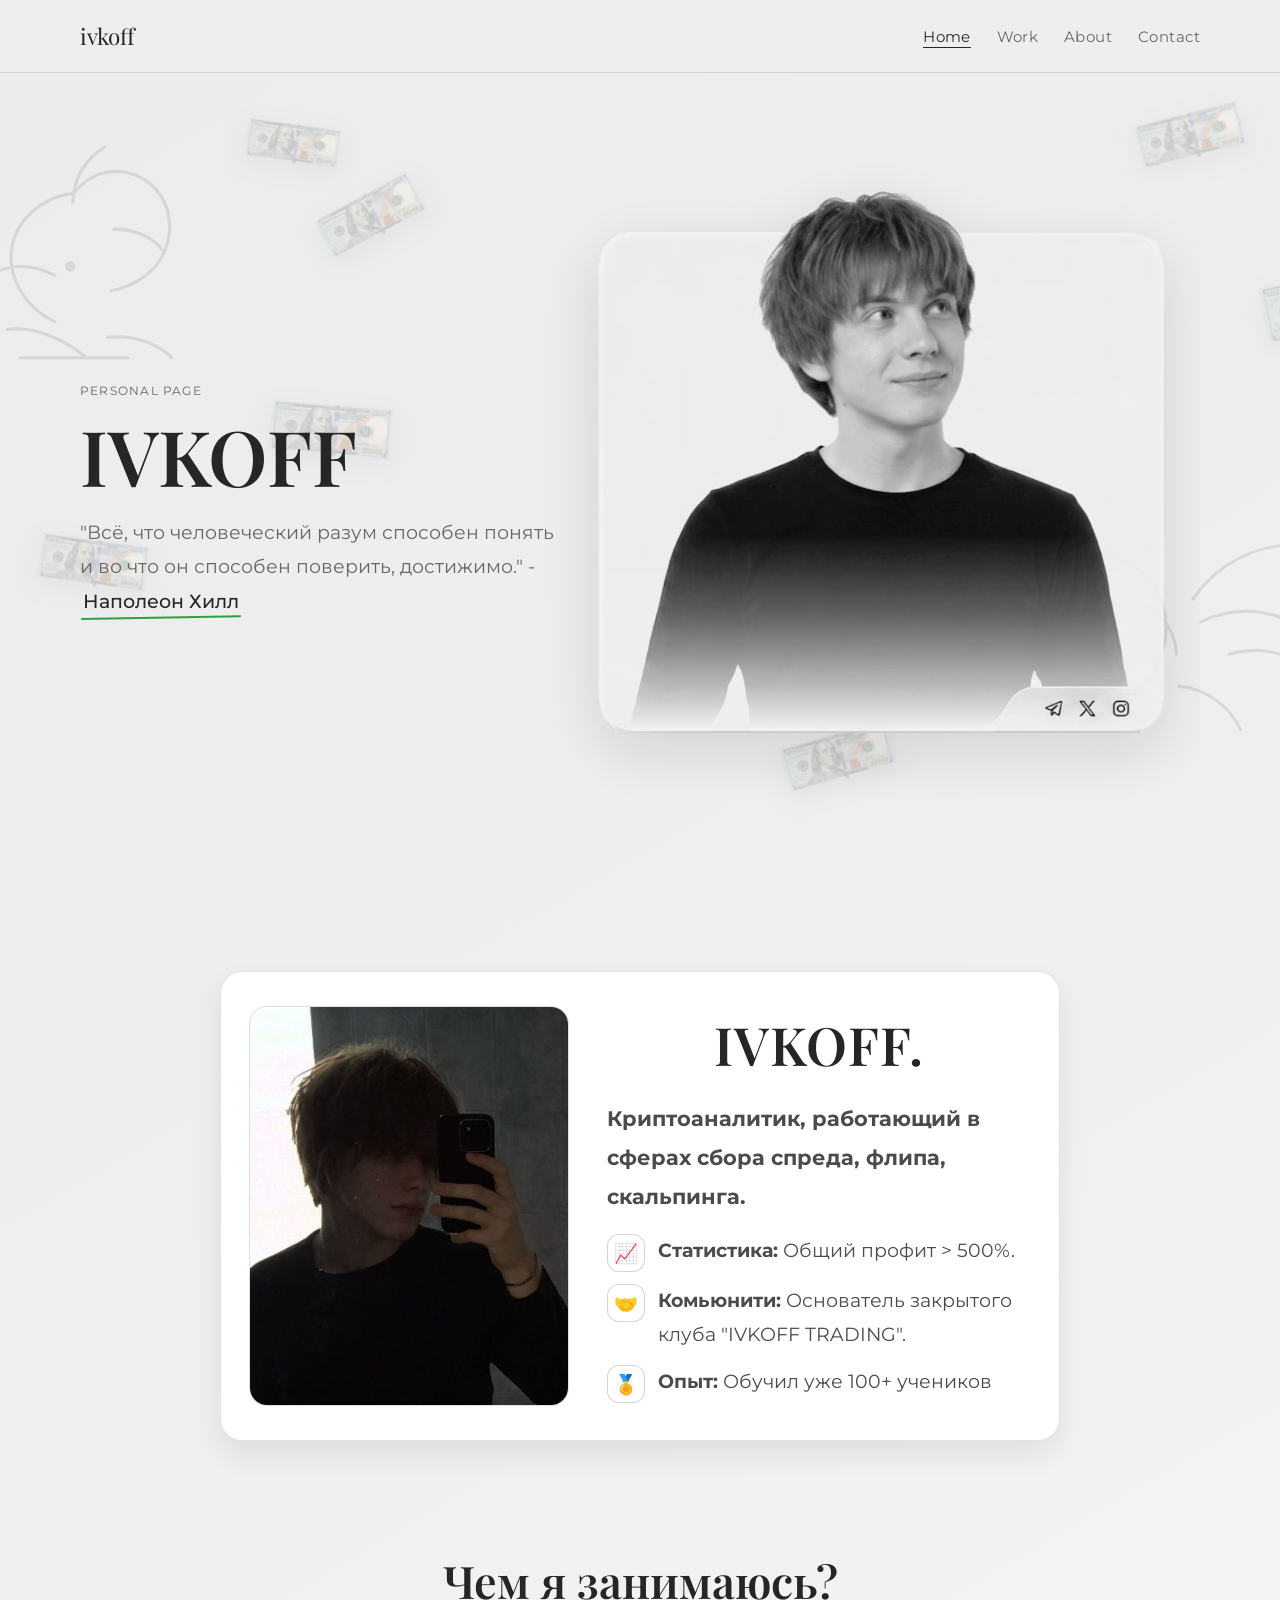
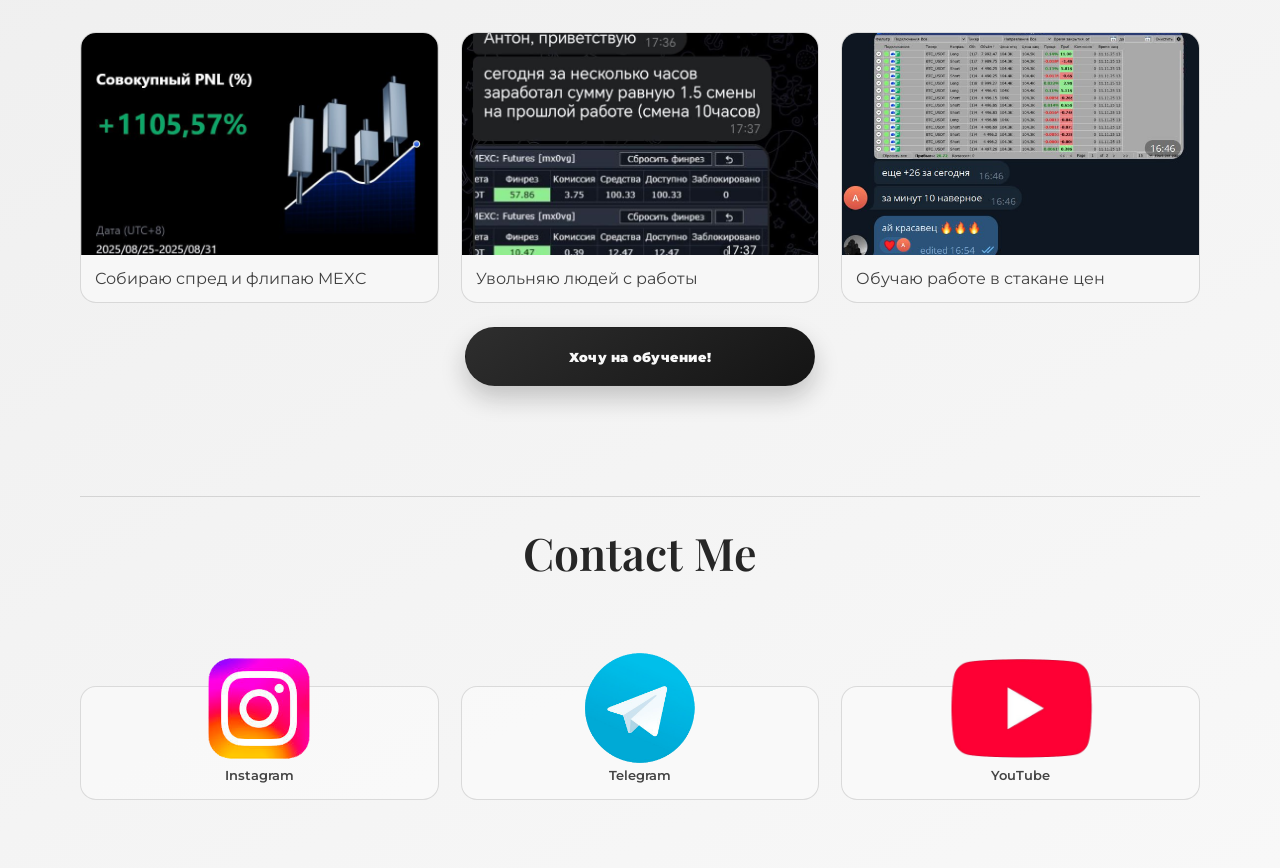
==== index.html @ c2b95b34 "Add files via upload" ====
<!DOCTYPE html>
<html lang="ru">
<head>
  <meta charset="UTF-8">
  <meta name="viewport" content="width=device-width, initial-scale=1.0">
  <title>ivkoff</title>
  <meta name="description" content="WHOAMI">
  <link rel="preconnect" href="https://fonts.googleapis.com">
  <link rel="preconnect" href="https://fonts.gstatic.com" crossorigin>
  <link href="https://fonts.googleapis.com/css2?family=Playfair+Display:wght@500;600;700&family=Montserrat:wght@300;400;500;600&display=swap" rel="stylesheet">
  <link rel="stylesheet" href="styles.css?v=2">
  <link rel="icon" type="image/jpeg" href="ava.png">
</head>
<body>
  <div class="bg-engraving engraving-left" aria-hidden="true"></div>
  <div class="bg-engraving engraving-right" aria-hidden="true"></div>
  <div class="money-rain" aria-hidden="true"></div>

  <header class="topbar">
    <div class="wrap">
      <a class="brand" href="#home">ivkoff</a>
      <nav class="menu">
        <a href="#home">Home</a>
        <a href="#work">Work</a>
        <a href="#about">About</a>
        <a href="#contact">Contact</a>
      </nav>
    </div>
  </header>

  <main class="page">
    <section id="home" class="hero reveal">
      <div class="hero__mobile-photo-wrap" aria-hidden="true">
        <img class="hero__mobile-photo hero__mobile-photo--open" src="hero-photo2.png" alt="Фото профиля">
        <img class="hero__mobile-photo hero__mobile-photo--closed" src="morgnul.png" alt="">
      </div>
      <p class="hero__kicker">Personal page</p>
      <h1 class="hero__title">IVKOFF</h1>
      <p class="hero__subtitle">"Всё, что человеческий разум способен понять и во что он способен поверить, достижимо." - <span class="quote-author">Наполеон Хилл</span></p>
    </section>

    <section id="about" class="about-card reveal delay-1">
      <div class="about-card__photo-wrap">
        <img
          class="about-card__photo"
          src="ya.jpg"
          alt="Фото IVKOFF"
        >
      </div>
      <article class="about-card__text about-card__text--profile">
        <h2>IVKOFF.</h2>
        <p class="about-card__lead">
          Криптоаналитик, работающий в сферах сбора спреда, флипа, скальпинга.
        </p>

        <ul class="about-card__facts">
          <li>
            <span class="about-card__icon" aria-hidden="true">📈</span>
            <p><strong>Статистика:</strong> Общий профит &gt; 500%.</p>
          </li>
          <li>
            <span class="about-card__icon" aria-hidden="true">🤝</span>
            <p><strong>Комьюнити:</strong> Основатель закрытого клуба "IVKOFF TRADING".</p>
          </li>
          <li>
            <span class="about-card__icon" aria-hidden="true">🏅</span>
            <p><strong>Опыт: </strong>Обучил уже 100+ учеников</p>
          </li>
        </ul>
      </article>
    </section>



    <section id="work" class="featured reveal delay-1">
      <h2 class="what">Чем я занимаюсь?</h2>
      <div class="featured__grid">
        <article class="work-card">
          <img src="pnl.jpg" alt="Работа 1">
          <p>Собираю спред и флипаю MEXC</p>
        </article>
        <article class="work-card">
          <img src="uvol.jpg" alt="Работа 2">
          <p>Увольняю людей с работы</p>
        </article>
        <article class="work-card">
          <img src="obuch.jpg" alt="Работа 3">
          <p>Обучаю работе в стакане цен</p>
        </article>
      </div>
      <div class="featured__cta">
        <a class="btn-primary" href="education.html">Хочу на обучение!</a>
      </div>
    </section>



    <section id="contact" class="contact reveal delay-2">
      <h2>Contact Me</h2>
    </section>
  </main>

  <footer class="socials reveal delay-2">
    <a class="social social--instagram" href="https://www.instagram.com/ivkofff?igsh=MWhxNTc3aG1qY3Yybw==" target="_blank" rel="noopener noreferrer" aria-label="Instagram">
      <img src="inst.png" alt="Instagram">
      <span>Instagram</span>
    </a>

    <a class="social social--telegram" href="https://t.me/fxiax" target="_blank" rel="noopener noreferrer" aria-label="Telegram">
      <img src="telegram.png" alt="Telegram">
      <span>Telegram</span>
    </a>

    <a class="social social--youtube" href="https://www.youtube.com/@xauog" target="_blank" rel="noopener noreferrer" aria-label="YouTube">
      <img src="youtube.png" alt="YouTube">
      <span>YouTube</span>
    </a>
  </footer>

  <script src="script.js"></script>
</body>
</html>
---- styles.css ----
:root {
  --bg: #efefef;
  --bg-soft: #f7f7f7;
  --ink: #262626;
  --muted: #676767;
  --line: rgba(30, 30, 30, 0.14);
  --hero-photo: url("hero-photo2.png");
  --hero-photo-blink: url("morgnul.png");
  --hero-photo-shadow: drop-shadow(0 18px 30px rgba(32, 32, 32, 0.14));
}

a {
  font-size: small;
  display: block;
  text-align: center;
  color: #000;
}
b {
  display: block;
  margin-top: auto;
  margin-bottom: 0;
}

.about-card__text b {
  margin-top: 15px;
}

.bbb b{
  display: block;
  margin-top: 30px;
  margin-bottom: 0;
}

* {
  box-sizing: border-box;
}

html {
  scroll-behavior: smooth;
  width: 100%;
  max-width: 100%;
  overflow-x: clip;
}

body {
  margin: 0;
  font-family: "Montserrat", sans-serif;
  color: var(--ink);
  background: linear-gradient(150deg, #ececec, var(--bg) 46%, #f8f8f8);
  width: 100%;
  max-width: 100%;
  overflow-x: clip;
  overscroll-behavior-x: none;
}

.wrap,
.page,
.socials {
  width: min(1120px, 92%);
  margin-inline: auto;
  position: relative;
  z-index: 2;
}

.topbar {
  position: sticky;
  top: 0;
  z-index: 20;
  backdrop-filter: blur(8px);
  background: rgba(239, 239, 239, 0.78);
  border-bottom: 1px solid var(--line);
}

.wrap {
  display: flex;
  justify-content: space-between;
  align-items: center;
  min-height: 72px;
}

.brand {
  text-decoration: none;
  color: var(--ink);
  font-family: "Playfair Display", serif;
  font-size: 1.4rem;
}

.menu {
  display: flex;
  gap: clamp(10px, 2vw, 26px);
}

.menu a {
  text-decoration: none;
  color: var(--muted);
  font-size: 0.95rem;
  letter-spacing: 0.03em;
  transition: color 0.3s ease;
}

.menu a:hover {
  color: var(--ink);
}

.menu a.is-active {
  color: var(--ink);
  text-decoration: underline;
  text-underline-offset: 5px;
}

.page {
  padding: 68px 0 38px;
  overflow-x: clip;
}

.hero {
  min-height: 80vh;
  display: grid;
  align-content: center;
  max-width: 100%;
  position: relative;
  isolation: isolate;
  overflow-x: clip;
  padding-right: clamp(380px, 50vw, 690px);
  --hero-open-opacity: 0.95;
  --hero-closed-opacity: 0;
}

.hero > * {
  max-inline-size: 100%;
  min-width: 0;
}

.hero::before {
  content: "";
  position: absolute;
  top: clamp(12px, 3vh, 34px);
  right: clamp(0px, 1.5vw, 18px);
  width: clamp(400px, 46vw, 620px);
  aspect-ratio: 1 / 1;
  background-image: var(--hero-photo);
  background-repeat: no-repeat;
  background-position: center;
  background-size: contain;
  border-radius: 0;
  opacity: var(--hero-open-opacity);
  filter: grayscale(100%) contrast(1.1) brightness(0.95) var(--hero-photo-shadow);
  box-shadow: none;
  transform: translateY(0);
  transition: transform 0.45s ease, box-shadow 0.45s ease, opacity 0.32s ease-in-out;
  z-index: -2;
}

.hero::after {
  content: "";
  position: absolute;
  top: clamp(12px, 3vh, 34px);
  right: clamp(0px, 1.5vw, 18px);
  width: clamp(400px, 46vw, 620px);
  aspect-ratio: 1 / 1;
  background-image: var(--hero-photo-blink);
  background-repeat: no-repeat;
  background-position: center;
  background-size: contain;
  border-radius: 0;
  opacity: var(--hero-closed-opacity);
  filter: grayscale(100%) contrast(1.1) brightness(0.95);
  box-shadow: none;
  transform: translateY(0);
  transition: transform 0.45s ease, opacity 0.32s ease-in-out;
  z-index: -1;
}

.hero:hover::before,
.hero:hover::after {
  transform: translateY(-8px);
}

.hero.is-blinking {
  --hero-open-opacity: 0.95;
  --hero-closed-opacity: 0.84;
}

.hero__mobile-photo-wrap {
  display: none;
  --hero-mobile-ratio: 1 / 1;
}

.hero__mobile-photo {
  position: absolute;
  inset: 0;
  width: 100%;
  height: 100%;
  margin: 0;
  opacity: 1;
  filter: grayscale(100%) contrast(1.1) brightness(0.95);
  object-fit: contain;
  object-position: center;
  transition: opacity 0.32s ease-in-out;
}

.hero__mobile-photo--open {
  opacity: 1;
}

.hero__mobile-photo--closed {
  opacity: 0;
}

.hero.is-blinking .hero__mobile-photo--open {
  opacity: 1;
}

.hero.is-blinking .hero__mobile-photo--closed {
  opacity: 0.84;
}

.hero__kicker {
  margin: 0 0 14px;
  color: var(--muted);
  text-transform: uppercase;
  letter-spacing: 0.1em;
  font-size: 0.76rem;
}

.hero__title {
  margin: 0;
  font-family: "Playfair Display", serif;
  font-size: clamp(2rem, 6.2vw, 4.8rem);
  line-height: 1.12;
  font-weight: 600;
  overflow-wrap: break-word;
  word-break: break-word;
}

.hero__subtitle {
  margin: 18px 0 0;
  font-size: clamp(1rem, 1.8vw, 1.2rem);
  color: var(--muted);
  inline-size: min(520px, 100%);
  max-inline-size: 100%;
  min-width: 0;
  display: block;
  line-height: 1.75;
  white-space: normal;
  overflow-wrap: break-word;
  word-break: break-word;
  -webkit-hyphens: none;
  -ms-hyphens: none;
  hyphens: none;
}

.quote-author {
  position: relative;
  display: inline-block;
  margin-top: 2px;
  margin-left: 3px;
  width: max-content;
  color: var(--ink);
  font-weight: 500;
  z-index: 0;
}

.quote-author::after {
  content: "";
  position: absolute;
  left: -2px;
  right: -2px;
  bottom: -1px;
  height: 2px;
  background: #2f9e44;
  border-radius: 999px;
  transform: rotate(-1deg) scaleX(0);
  transform-origin: left center;
  animation: quote-marker-reveal 3s cubic-bezier(0.2, 0.9, 0.25, 1) 0.05s forwards;
  z-index: -1;
}

@keyframes quote-marker-reveal {
  from {
    transform: rotate(-1deg) scaleX(0);
    transform-origin: left center;
  }
  to {
    transform: rotate(-1deg) scaleX(1);
    transform-origin: left center;
  }
}

.featured,
.about-card,
.contact {
  margin-top: clamp(58px, 11vw, 110px);
}

.featured h2,
.about-card__text h2,
.contact h2 {
  margin: 0 0 22px;
  font-family: "Playfair Display", serif;
  font-size: clamp(1.6rem, 3.5vw, 2.8rem);
  font-weight: 600;
}

.featured__grid {
  display: grid;
  grid-template-columns: repeat(3, minmax(180px, 1fr));
  gap: clamp(12px, 2vw, 22px);
  overflow: visible;
}

.what {
  text-align: center;
}

.featured__cta {
  margin-top: 24px;
  display: flex;
  justify-content: center;
}

.btn-primary {
  display: inline-flex;
  align-items: center;
  justify-content: center;
  min-height: 59px;
  min-width: 350px;
  padding: 12px 24px;
  border-radius: 999px;
  border: 1px solid var(--line);
  text-decoration: none;
  font-weight: 1000;
  letter-spacing: 0.02em;
  color: #f8f8f8;
  background: linear-gradient(145deg, #2e2e2e, #141414);
  box-shadow: 0 12px 24px rgba(22, 22, 22, 0.22);
  transition: transform 0.25s ease, box-shadow 0.25s ease, background 0.25s ease;
}

.btn-primary:hover {
  transform: translateY(-2px);
  box-shadow: 0 16px 28px rgba(20, 20, 20, 0.27);
  background: linear-gradient(145deg, #242424, #0f0f0f);
}

.btn-primary:active {
  transform: translateY(0);
}

.btn-spred {
  display: inline-flex;
  align-items: center;
  justify-content: center;
  margin-top: auto;
  margin-bottom: 0;
  min-height: 30px;
  min-width: 150px;
  padding: 12px 24px;
  border-radius: 999px;
  border: 1px solid var(--line);
  text-decoration: none;
  font-weight: 1000;
  letter-spacing: 0.02em;
  color: #f8f8f8;
  background: linear-gradient(145deg, #2e2e2e, #141414);
  box-shadow: 0 12px 24px rgba(22, 22, 22, 0.22);
  transition: transform 0.25s ease, box-shadow 0.25s ease, background 0.25s ease;
}

.btn-spred:hover {
  transform: translateY(-2px);
  box-shadow: 0 16px 28px rgba(20, 20, 20, 0.27);
  background: linear-gradient(145deg, #242424, #0f0f0f);
}

.btn-spred:active {
  transform: translateY(0);
}

.btn-flip {
  display: inline-flex;
  align-items: center;
  justify-content: center;
  margin-top: auto;
  margin-bottom: 0;
  min-height: 30px;
  min-width: 150px;
  padding: 12px 24px;
  border-radius: 999px;
  border: 1px solid var(--line);
  text-decoration: none;
  font-weight: 1000;
  letter-spacing: 0.02em;
  color: #f8f8f8;
  background: linear-gradient(145deg, #2e2e2e, #141414);
  box-shadow: 0 12px 24px rgba(22, 22, 22, 0.22);
  transition: transform 0.25s ease, box-shadow 0.25s ease, background 0.25s ease;
}

.btn-flip:hover {
  transform: translateY(-2px);
  box-shadow: 0 16px 28px rgba(20, 20, 20, 0.27);
  background: linear-gradient(145deg, #242424, #0f0f0f);
}

.btn-flip:active {
  transform: translateY(0);
}

.btn-scalp {
  display: inline-flex;
  align-items: center;
  justify-content: center;
  margin-top: auto;
  margin-bottom: 0;
  min-height: 30px;
  min-width: 150px;
  padding: 12px 24px;
  border-radius: 999px;
  border: 1px solid var(--line);
  text-decoration: none;
  font-weight: 1000;
  letter-spacing: 0.02em;
  color: #f8f8f8;
  background: linear-gradient(145deg, #2e2e2e, #141414);
  box-shadow: 0 12px 24px rgba(22, 22, 22, 0.22);
  transition: transform 0.25s ease, box-shadow 0.25s ease, background 0.25s ease;
}

.btn-scalp:hover {
  transform: translateY(-2px);
  box-shadow: 0 16px 28px rgba(20, 20, 20, 0.27);
  background: linear-gradient(145deg, #242424, #0f0f0f);
}

.btn-scalp:active {
  transform: translateY(0);
}


.training {
  margin-top: clamp(58px, 11vw, 110px);
}


.training__title {
  margin: 0 0 24px;
  text-align: center;
  font-family: "Playfair Display", serif;
  font-size: clamp(1.7rem, 3.6vw, 2.9rem);
  font-weight: 600;
}

.training__grid {
  display: grid;
  margin-top: 50px;
  grid-template-columns: repeat(3, minmax(200px, 1fr));
  gap: 0;
  border: 1px solid var(--line);
  border-radius: 16px;
  overflow: hidden;
  background: rgba(250, 250, 250, 0.78);
}

.training__card {
  border-right: 1px solid var(--line);
  padding: 20px 18px;
  display: flex;
  flex-direction: column;
  align-items: center;
  text-align: center;
}

.training__card:last-child {
  border-right: 0;
}

.training__card h3 {
  margin: 0 0 10px;
  font-size: 1.04rem;
  text-align: center;
}

.training__card p {
  margin: 0 0 10px;
  color: #4a4a4a;
  line-height: 1.7;
  text-align: center;
  flex: 1 1 auto;
}

.training__card b {
  display: block;
  margin: 0 0 14px;
  min-height: 1.7em;
  color: #4a4a4a;
  line-height: 1.7;
  text-align: center;
}

.training__footer {
  margin-top: 22px;
  display: flex;
  justify-content: center;
}

.training__footer .btn-primary {
  min-width: 180px;
}

.lesson-page {
  width: min(920px, 92%);
  margin-inline: auto;
  position: relative;
  z-index: 2;
}

.back-arrow {
  position: fixed;
  top: 18px;
  left: clamp(10px, 2.5vw, 28px);
  width: 44px;
  height: 44px;
  border-radius: 50%;
  border: 1px solid var(--line);
  display: inline-flex;
  align-items: center;
  justify-content: center;
  text-decoration: none;
  color: var(--ink);
  font-size: 1.55rem;
  line-height: 1;
  background: rgba(247, 247, 247, 0.9);
  backdrop-filter: blur(4px);
  box-shadow: 0 10px 18px rgba(24, 24, 24, 0.16);
  z-index: 40;
}

.back-arrow:hover {
  transform: translateX(-2px);
}

.lesson {
  margin-top: clamp(58px, 11vw, 110px);
}

.lesson__title {
  margin: 0 0 12px;
  text-align: center;
  font-family: "Playfair Display", serif;
  font-size: clamp(1.8rem, 3.7vw, 2.8rem);
  font-weight: 600;
}

.lesson__lead {
  font-size: clamp(1.8rem, 6vw, 3.2rem);
  margin: 0 auto 26px;
  max-width: 760px;
  text-align: center;
  color: #52c96a;
  line-height: 1.75;
  text-shadow: 0 0 8px rgba(82, 201, 106, 0.85), 0 0 18px rgba(82, 201, 106, 0.6);
  opacity: 0;
  transform: translateY(8px);
  animation: lesson-price-in 1s ease 0.45s forwards;
}

.bzach {
  display: block;
  position: relative;
  width: fit-content;
  margin: 0 auto 2px;
  color: #4ad969;
  font-weight: 700;
  font-size: clamp(1.25rem, 4.2vw, 2.1rem);
  line-height: 1.4;
}

.bzach::before,
.bzach::after {
  content: "";
  position: absolute;
  left: -6%;
  top: 50%;
  width: 112%;
  height: 3px;
  background: #ff1e1e;
  border-radius: 999px;
  transform-origin: center;
  pointer-events: none;
  opacity: 0;
}

.bzach::before {
  transform: translateY(-50%) rotate(20deg) scaleX(0);
  animation: bzach-strike-before 1s ease 0.1s forwards;
}

.bzach::after {
  transform: translateY(-50%) rotate(-20deg) scaleX(0);
  animation: bzach-strike-after 1s ease 0.1s forwards;
}

@keyframes lesson-price-in {
  from {
    opacity: 0;
    transform: translateY(8px);
  }
  to {
    opacity: 1;
    transform: translateY(0);
  }
}

@keyframes bzach-strike-before {
  from {
    opacity: 0;
    transform: translateY(-50%) rotate(20deg) scaleX(0);
  }
  to {
    opacity: 1;
    transform: translateY(-50%) rotate(20deg) scaleX(1);
  }
}

@keyframes bzach-strike-after {
  from {
    opacity: 0;
    transform: translateY(-50%) rotate(-20deg) scaleX(0);
  }
  to {
    opacity: 1;
    transform: translateY(-50%) rotate(-20deg) scaleX(1);
  }
}

.lesson__grid {
  display: grid;
  grid-template-columns: 1fr 1fr;
  gap: clamp(12px, 2vw, 20px);
}

.lesson-card {
  border: 1px solid var(--line);
  border-radius: 16px;
  padding: 18px;
  background: rgb(250, 250, 250);
}

.lesson-card--pros {
  background: rgb(250, 250, 250);
  border-color: rgba(34, 197, 94, 0.45);
}

.lesson-card--cons {
  background: rgb(250, 250, 250);
  border-color: rgba(239, 68, 68, 0.45);
}

.lesson-card h2 {
  margin: 0 0 10px;
  font-size: 1.08rem;
}

.lesson-card ul {
  margin: 0;
  padding-left: 20px;
  color: #4b4b4b;
  line-height: 1.7;
}


.work-card {
  border: 1px solid var(--line);
  border-radius: 16px;
  overflow: hidden;
  background: var(--bg-soft);
  cursor: zoom-in;
  transform-origin: center;
  transition: transform 0.45s ease, box-shadow 0.45s ease;
}

.work-card img {
  width: 100%;
  aspect-ratio: 16 / 10;
  object-fit: cover;
  display: block;
}

.work-card p {
  margin: 0;
  padding: 14px;
  color: #404040;
}

.work-card:hover {
  transform: translateY(-8px);
  box-shadow: 0 18px 28px rgba(40, 40, 40, 0.16);
}

.work-card.is-expanded {
  overflow: visible;
  z-index: 5;
  position: relative;
  transform: scale(1.5);
  transform-origin: center center;
  cursor: zoom-out;
  box-shadow: 0 20px 34px rgba(20, 20, 20, 0.24);
}

.work-card.is-expanded:hover {
  transform: scale(1.5);
}

.featured__grid .work-card:first-child.is-expanded {
  transform-origin: left center;
}

.featured__grid .work-card:last-child.is-expanded {
  transform-origin: right center;
}

.about-card {
  display: grid;
  grid-template-columns: minmax(240px, 320px) 1fr;
  gap: clamp(18px, 3vw, 42px);
  align-items: center;
  max-width: 840px;
  margin-inline: auto;
  background: #fff;
  border: 1px solid rgba(34, 34, 34, 0.12);
  border-radius: 22px;
  box-shadow: 0 14px 28px rgba(20, 20, 20, 0.08);
  padding: clamp(20px, 3.2vw, 34px) clamp(18px, 3vw, 28px);
}

.about-card__photo-wrap {
  border-radius: 18px;
  overflow: hidden;
  border: 1px solid var(--line);
  background: rgba(255, 255, 255, 0.56);
}

.about-card__photo {
  display: block;
  width: 100%;
  aspect-ratio: 4 / 5;
  object-fit: cover;
  transform: scale(1.02);
  transition: transform 0.8s ease;
}

.about-card:hover .about-card__photo {
  transform: scale(1.06);
}

.about-card__text--profile h2 {
  text-align: center;
  margin-bottom: clamp(14px, 2vw, 20px);
  font-size: clamp(2.2rem, 5.1vw, 3.3rem);
  letter-spacing: 0.02em;
}

.about-card__lead {
  margin: 0;
  font-size: clamp(1.05rem, 1.85vw, 1.32rem);
  line-height: 1.34;
  font-weight: 700;
}

.about-card__students {
  margin: clamp(14px, 2vw, 18px) 0 0;
  font-size: clamp(1.01rem, 1.7vw, 1.23rem);
  line-height: 1.36;
  font-weight: 600;
}

.about-card__facts {
  list-style: none;
  margin: clamp(10px, 2vw, 18px) 0 0;
  padding: 0;
  display: grid;
  gap: clamp(6px, 1.2vw, 12px);
}

.about-card__facts li {
  display: grid;
  grid-template-columns: 38px 1fr;
  align-items: start;
  column-gap: 13px;
}

.about-card__icon {
  width: 38px;
  height: 38px;
  border: 1px solid rgba(40, 40, 40, 0.2);
  border-radius: 12px;
  display: grid;
  place-items: center;
  font-size: 1.2rem;
  background: rgba(255, 255, 255, 0.54);
}

.about-card__facts p {
  margin: 0;
  line-height: 1.34;
  font-size: clamp(1rem, 1.55vw, 1.17rem);
  color: #2f2f2f;
}

.about-card__facts strong {
  font-weight: 700;
}

.about-card__text p,
.contact p {
  margin: 0;
  line-height: 1.85;
  color: #4b4b4b;
  max-width: 690px;
}

.contact {
  border-top: 1px solid var(--line);
  padding-top: 26px;
}

.contact h2 {
  text-align: center;
}

.socials {
  margin: 44px auto 68px;
  display: grid;
  grid-template-columns: repeat(3, minmax(170px, 1fr));
  gap: clamp(12px, 2vw, 22px);
}

.social {
  text-decoration: none;
  color: inherit;
  background: rgba(250, 250, 250, 0.75);
  border: 1px solid var(--line);
  border-radius: 16px;
  overflow: visible;
  position: relative;
  display: block;
  min-height: 0;
  padding: 72px 12px 16px;
  text-align: center;
  transition: transform 0.45s ease, box-shadow 0.45s ease;
}

.social img {
  width: min(72%, 210px);
  position: absolute;
  left: 50%;
  top: 0;
  margin: 0;
  aspect-ratio: 1 / 1;
  object-fit: contain;
  transform: translate(-50%, -40%);
  transition: transform 0.7s ease;
}

.social span {
  display: block;
  text-align: center;
  padding: 8px 8px 0;
  font-weight: 600;
  color: #444;
}

.social:hover {
  transform: translateY(-7px);
  box-shadow: 0 18px 30px rgba(26, 26, 26, 0.16);
}

.social:hover img {
  transform: translate(-50%, -40%) scale(1.03);
}

.bg-engraving {
  position: fixed;
  width: 360px;
  aspect-ratio: 1;
  opacity: 0.13;
  pointer-events: none;
  z-index: 1;
  animation: floatEngraving 11s ease-in-out infinite;
  background-repeat: no-repeat;
  background-size: contain;
  background-position: center;
}

.engraving-left {
  left: -120px;
  top: 80px;
  background-image: url("data:image/svg+xml,%3Csvg xmlns='http://www.w3.org/2000/svg' viewBox='0 0 280 280' fill='none'%3E%3Cg stroke='%23444444' stroke-width='2.4' stroke-linecap='round' stroke-linejoin='round'%3E%3Cpath d='M136 188c-18-8-32-26-34-46-2-27 19-50 49-54 7-10 22-20 41-16 18 4 31 18 33 37 2 18-6 35-21 45-7 5-15 8-24 10'/%3E%3Cpath d='M81 154c8-5 17-9 28-9 9 0 18 2 27 7'/%3E%3Cpath d='M182 116c14 0 30 5 38 17'/%3E%3Cpath d='M150 95c0-18 10-34 25-43'/%3E%3Cpath d='M99 194c19-3 44 7 60 21'/%3E%3Cpath d='M177 200c23-2 40 6 50 16'/%3E%3Cpath d='M109 216h84'/%3E%3Ccircle cx='148' cy='145' r='2.8' fill='%23444444'/%3E%3C/g%3E%3C/svg%3E");
}

.engraving-right {
  right: -120px;
  bottom: 80px;
  animation-delay: -5s;
  background-image: url("data:image/svg+xml,%3Csvg xmlns='http://www.w3.org/2000/svg' viewBox='0 0 280 280' fill='none'%3E%3Cg stroke='%23444444' stroke-width='2.3' stroke-linecap='round' stroke-linejoin='round'%3E%3Cpath d='M70 184c16-11 28-31 28-53 0-33-24-58-58-58'/%3E%3Cpath d='M84 114c13 8 22 22 22 37'/%3E%3Cpath d='M108 176c22 2 40 16 48 34'/%3E%3Cpath d='M119 108c18-26 47-42 79-42 23 0 45 8 62 22'/%3E%3Cpath d='M125 126c23-12 52-11 74 2'/%3E%3Cpath d='M147 151c21-6 44-2 62 10'/%3E%3Cpath d='M199 95c7-8 17-14 28-16'/%3E%3Cpath d='M208 179c18 3 33 12 43 25'/%3E%3C/g%3E%3C/svg%3E");
}

.reveal {
  opacity: 0;
  transform: translateY(24px);
  transition: opacity 0.95s ease, transform 0.95s ease;
}

.reveal.is-visible {
  opacity: 1;
  transform: translateY(0);
}

.delay-1 {
  transition-delay: 0.12s;
}

.delay-2 {
  transition-delay: 0.24s;
}

.money-rain {
  position: fixed;
  inset: 0;
  pointer-events: none;
  overflow: hidden;
  z-index: 1;
}

.money-rain__item {
  position: absolute;
  top: 0;
  width: var(--size, 90px);
  height: auto;
  opacity: 0.24;
  filter: drop-shadow(0 6px 10px rgba(0, 0, 0, 0.15));
  transform: rotate(var(--start-rotate, 0deg));
  animation: moneyDrift var(--drift-duration, 18s) ease-in-out infinite;
  animation-delay: var(--drift-delay, 0s);
  will-change: transform, opacity;
}

@keyframes floatEngraving {
  0% {
    transform: translateY(0) rotate(0deg);
  }
  50% {
    transform: translateY(-12px) rotate(1.5deg);
  }
  100% {
    transform: translateY(0) rotate(0deg);
  }
}

@keyframes moneyDrift {
  0% {
    transform: translate3d(0, 0, 0) rotate(var(--start-rotate, 0deg));
    opacity: 0.2;
  }
  50% {
    transform: translate3d(calc(var(--drift-x, 0px) * 0.5), calc(var(--drift-y, 60px) * -0.5), 0)
      rotate(calc(var(--start-rotate, 0deg) + 8deg));
    opacity: 0.28;
  }
  100% {
    transform: translate3d(0, 0, 0) rotate(var(--start-rotate, 0deg));
    opacity: 0.2;
  }
}

@media (max-width: 940px) {
  .featured__grid {
    grid-template-columns: 1fr 1fr;
  }

  .training__grid {
    grid-template-columns: 1fr 1fr;
  }

  .training__card:nth-child(2n) {
    border-right: 0;
  }

  .about-card {
    max-width: 100%;
    grid-template-columns: minmax(220px, 280px) 1fr;
    gap: clamp(14px, 2.2vw, 24px);
  }

  .about-card__text {
    text-align: left;
  }

  .about-card__facts li {
    grid-template-columns: 38px 1fr;
    justify-items: initial;
    row-gap: 0;
    text-align: left;
  }

  .lesson__grid {
    grid-template-columns: 1fr;
  }
}

@media (max-width: 700px) {
  .hero__subtitle {
    max-width: 100%;
    font-size: 1rem;
    line-height: 1.6;
  }

  .about-card {
    grid-template-columns: 1fr;
    gap: 18px;
  }

  .about-card__photo-wrap {
    max-width: 330px;
    margin: 0 auto;
  }

  .about-card__text {
    text-align: center;
  }

  .about-card__facts li {
    grid-template-columns: 1fr;
    justify-items: center;
    row-gap: 8px;
    text-align: center;
  }

  .wrap {
    flex-direction: column;
    justify-content: center;
    gap: 8px;
    padding: 11px 0;
  }

  .menu {
    flex-wrap: wrap;
    justify-content: center;
  }

  .featured__grid,
  .training__grid,
  .socials {
    grid-template-columns: 1fr;
  }

  .socials {
    width: min(250px, 78vw);
    margin: 28px auto 48px;
    gap: 30px;
  }

  .social {
    padding-top: 54px;
    padding-bottom: 12px;
  }

  .social img {
    width: min(62%, 130px);
    left: 50%;
    top: 0;
    margin: 0;
    aspect-ratio: 1 / 1;
    object-fit: contain;
    transform: translate(-50%, -42%);
  }

  .social span {
    padding: 2px 8px 0;
    font-size: 0.88rem;
  }

  .featured__cta {
    width: 100%;
  }

  .featured__cta .btn-primary {
    width: min(100%, 340px);
    min-width: 0;
    padding: 14px 20px;
  }

  .training__title {
    margin-bottom: 4px;
  }

  .training__card {
    border-right: 0;
    border-bottom: 1px solid var(--line);
    padding: 18px 16px;
  }

  .training__card:last-child {
    border-bottom: 0;
  }

  .back-arrow {
    top: 14px;
    left: 10px;
    width: 40px;
    height: 40px;
    font-size: 1.35rem;
  }

  .lesson__title {
    margin-top: 12px;
  }
}

@media (max-width: 900px) {
  .hero {
    min-height: auto;
    padding-top: 10px;
    padding-right: 0;
    width: 100%;
  }

  .hero::before {
    display: none;
  }

  .hero::after {
    display: none;
  }

  .hero__subtitle {
    max-width: 100%;
    width: 100%;
    font-size: 1rem;
    line-height: 1.6;
    white-space: normal;
    overflow-wrap: anywhere;
    word-break: break-word;
    -webkit-hyphens: none;
    -ms-hyphens: none;
    hyphens: none;
  }

  .hero__mobile-photo-wrap {
    display: block;
    position: relative;
    width: min(96vw, 560px);
    aspect-ratio: var(--hero-mobile-ratio);
    margin: 0 0 40px;
  }

  .work-card,
  .work-card:hover,
  .work-card.is-expanded,
  .work-card.is-expanded:hover {
    transform: none;
    box-shadow: none;
    cursor: default;
  }
}

@media (prefers-reduced-motion: reduce) {
  * {
    animation: none !important;
    transition: none !important;
    scroll-behavior: auto !important;
  }

  .reveal {
    opacity: 1;
    transform: none;
  }
}
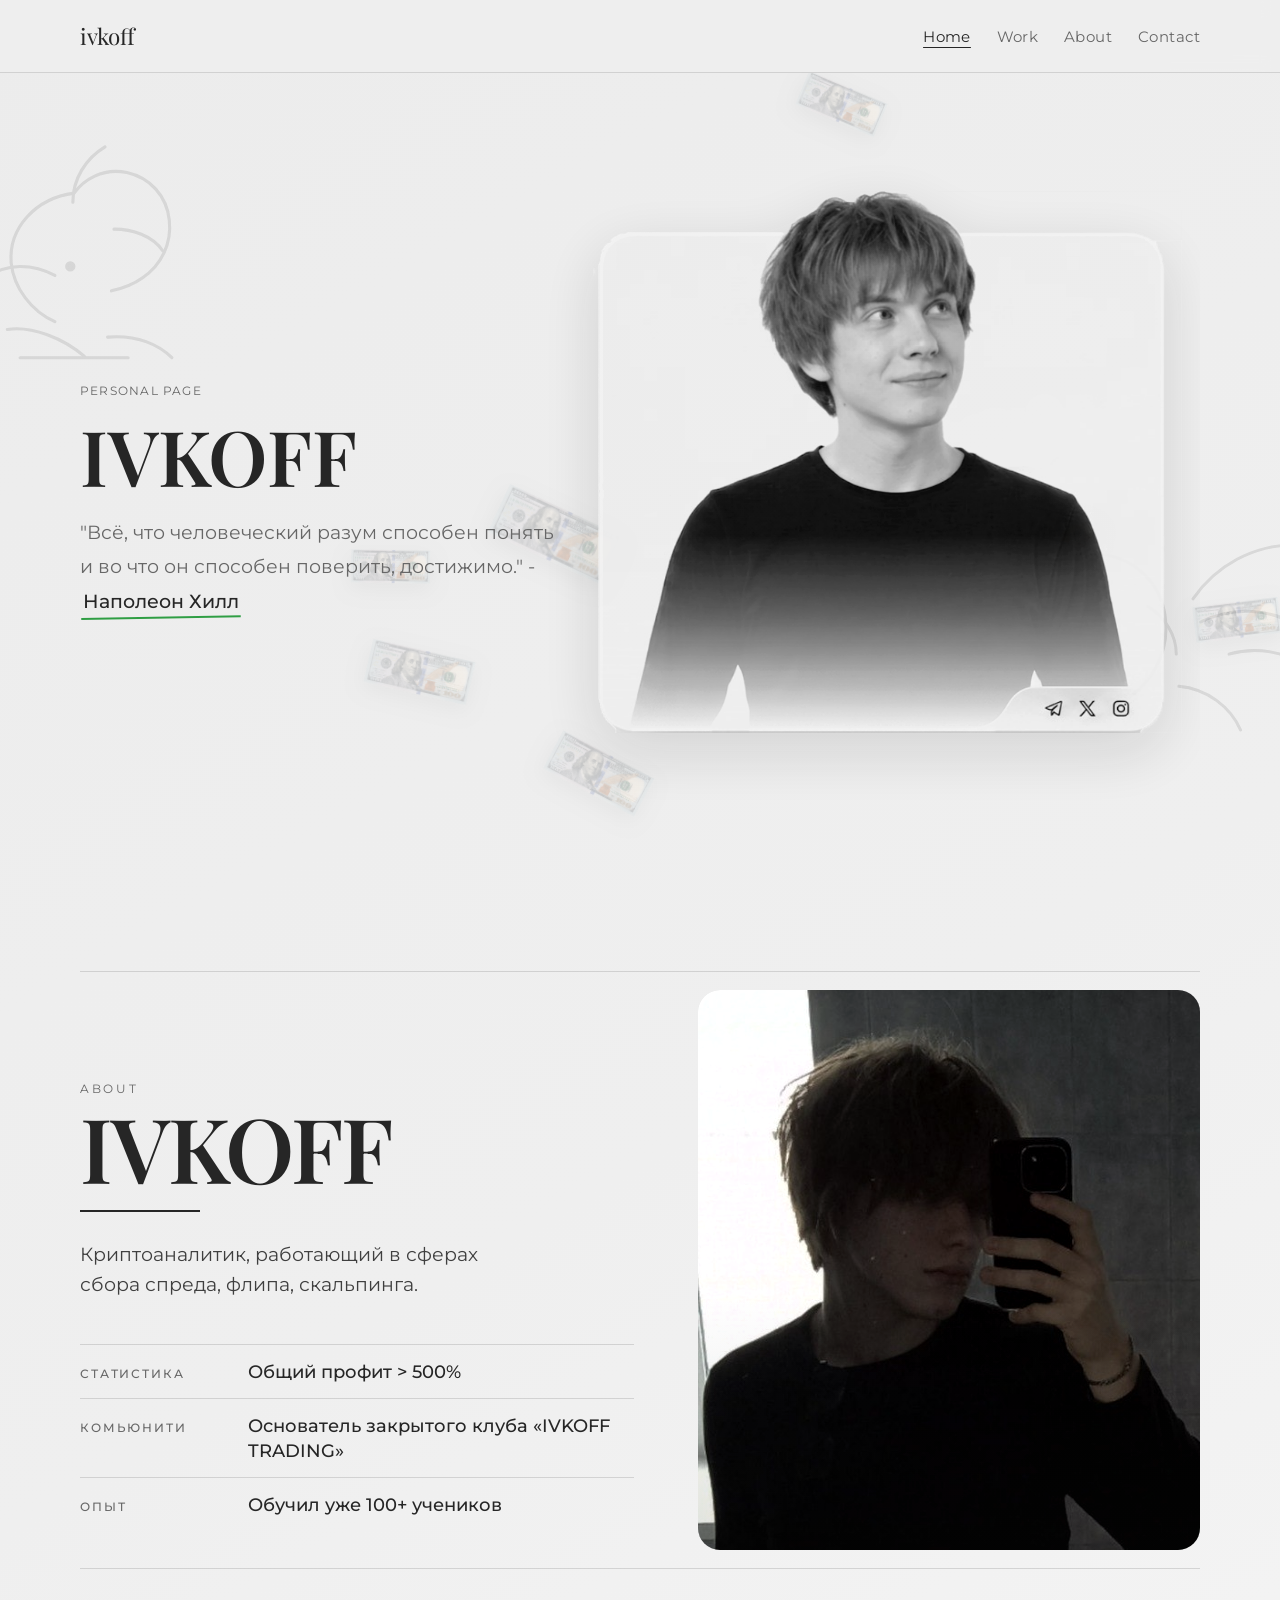
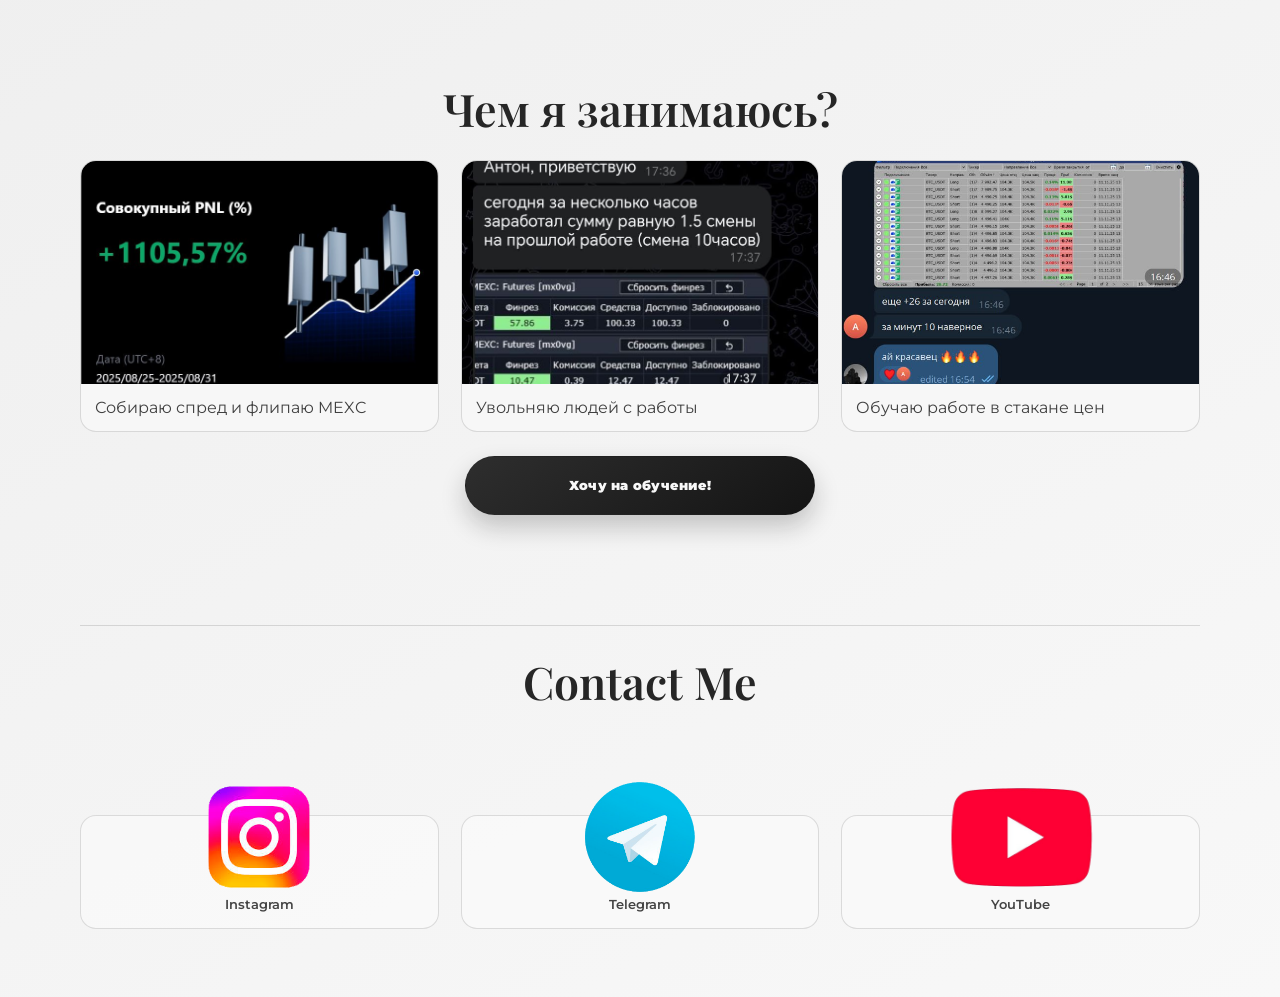
==== commit 6dabfce2: "Add files via upload" ====
--- a/index.html
+++ b/index.html
@@ -8,7 +8,7 @@
   <link rel="preconnect" href="https://fonts.googleapis.com">
   <link rel="preconnect" href="https://fonts.gstatic.com" crossorigin>
   <link href="https://fonts.googleapis.com/css2?family=Playfair+Display:wght@500;600;700&family=Montserrat:wght@300;400;500;600&display=swap" rel="stylesheet">
-  <link rel="stylesheet" href="styles.css?v=2">
+  <link rel="stylesheet" href="styles.css?v=5">
   <link rel="icon" type="image/jpeg" href="ava.png">
 </head>
 <body>
@@ -39,35 +39,33 @@
       <p class="hero__subtitle">"Всё, что человеческий разум способен понять и во что он способен поверить, достижимо." - <span class="quote-author">Наполеон Хилл</span></p>
     </section>
 
-    <section id="about" class="about-card reveal delay-1">
-      <div class="about-card__photo-wrap">
-        <img
-          class="about-card__photo"
-          src="ya.jpg"
-          alt="Фото IVKOFF"
-        >
-      </div>
-      <article class="about-card__text about-card__text--profile">
-        <h2>IVKOFF.</h2>
-        <p class="about-card__lead">
+    <section id="about" class="about reveal delay-1">
+      <div class="about__content">
+        <p class="about__eyebrow">About</p>
+        <h2 class="about__name">IVKOFF</h2>
+        <p class="about__lead">
           Криптоаналитик, работающий в сферах сбора спреда, флипа, скальпинга.
         </p>
 
-        <ul class="about-card__facts">
-          <li>
-            <span class="about-card__icon" aria-hidden="true">📈</span>
-            <p><strong>Статистика:</strong> Общий профит &gt; 500%.</p>
-          </li>
-          <li>
-            <span class="about-card__icon" aria-hidden="true">🤝</span>
-            <p><strong>Комьюнити:</strong> Основатель закрытого клуба "IVKOFF TRADING".</p>
-          </li>
-          <li>
-            <span class="about-card__icon" aria-hidden="true">🏅</span>
-            <p><strong>Опыт: </strong>Обучил уже 100+ учеников</p>
-          </li>
-        </ul>
-      </article>
+        <dl class="about__facts">
+          <div class="about__fact">
+            <dt>Статистика</dt>
+            <dd>Общий профит &gt; 500%</dd>
+          </div>
+          <div class="about__fact">
+            <dt>Комьюнити</dt>
+            <dd>Основатель закрытого клуба «IVKOFF TRADING»</dd>
+          </div>
+          <div class="about__fact">
+            <dt>Опыт</dt>
+            <dd>Обучил уже 100+ учеников</dd>
+          </div>
+        </dl>
+      </div>
+
+      <div class="about__media">
+        <img class="about__photo" src="ya.jpg" alt="Фото IVKOFF">
+      </div>
     </section>
 
 
--- a/styles.css
+++ b/styles.css
@@ -21,9 +21,6 @@
   margin-bottom: 0;
 }
 
-.about-card__text b {
-  margin-top: 15px;
-}
 
 .bbb b{
   display: block;
@@ -288,13 +285,12 @@
 }
 
 .featured,
-.about-card,
+.about,
 .contact {
   margin-top: clamp(58px, 11vw, 110px);
 }
 
 .featured h2,
-.about-card__text h2,
 .contact h2 {
   margin: 0 0 22px;
   font-family: "Playfair Display", serif;
@@ -508,6 +504,190 @@
   min-width: 180px;
 }
 
+.sphere {
+  margin-top: clamp(58px, 11vw, 110px);
+  padding-bottom: clamp(40px, 8vw, 80px);
+}
+
+.sphere__title {
+  margin: 0 0 12px;
+  text-align: center;
+  font-family: "Playfair Display", serif;
+  font-size: clamp(1.55rem, 3.5vw, 2.7rem);
+  font-weight: 600;
+  line-height: 1.2;
+}
+
+.sphere__lead {
+  margin: 0 auto 28px;
+  max-width: 420px;
+  text-align: center;
+  color: var(--muted);
+  font-size: clamp(0.95rem, 2.2vw, 1.05rem);
+  line-height: 1.6;
+}
+
+.sphere__card {
+  width: min(480px, 100%);
+  margin: 0 auto;
+  padding: clamp(22px, 4vw, 32px);
+  border: 1px solid var(--line);
+  border-radius: 16px;
+  background: rgba(250, 250, 250, 0.9);
+  box-shadow: 0 14px 30px rgba(24, 24, 24, 0.06);
+}
+
+.sphere-form__frame {
+  position: fixed;
+  left: -10000px;
+  top: 0;
+  width: 1px;
+  height: 1px;
+  margin: 0;
+  padding: 0;
+  border: 0;
+  opacity: 0;
+  pointer-events: none;
+  visibility: hidden;
+}
+
+.sphere-form {
+  display: flex;
+  flex-direction: column;
+  gap: 18px;
+}
+
+.sphere-form__submit:disabled {
+  opacity: 0.72;
+  cursor: wait;
+  transform: none;
+}
+
+.sphere-form__field {
+  display: flex;
+  flex-direction: column;
+  gap: 8px;
+  text-align: left;
+}
+
+.sphere-form__label {
+  font-size: 0.86rem;
+  font-weight: 500;
+  letter-spacing: 0.02em;
+  color: var(--ink);
+}
+
+.sphere-form__input {
+  width: 100%;
+  min-height: 48px;
+  padding: 12px 14px;
+  border: 1px solid var(--line);
+  border-radius: 12px;
+  background: #fff;
+  color: var(--ink);
+  font-family: "Montserrat", sans-serif;
+  font-size: 1rem;
+  outline: none;
+  transition: border-color 0.25s ease, box-shadow 0.25s ease;
+}
+
+.sphere-form__input::placeholder {
+  color: #9a9a9a;
+}
+
+.sphere-form__input:focus {
+  border-color: rgba(30, 30, 30, 0.42);
+  box-shadow: 0 0 0 3px rgba(30, 30, 30, 0.08);
+}
+
+.sphere-form__input.is-invalid {
+  border-color: rgba(239, 68, 68, 0.65);
+  box-shadow: 0 0 0 3px rgba(239, 68, 68, 0.1);
+}
+
+.sphere-form__submit {
+  width: 100%;
+  min-width: 0;
+  margin-top: 8px;
+  cursor: pointer;
+  font-family: "Montserrat", sans-serif;
+  font-size: 1rem;
+}
+
+.sphere-form__cooldown {
+  margin: 0;
+  text-align: center;
+  color: var(--muted);
+  font-size: 0.86rem;
+  line-height: 1.5;
+}
+
+body.sphere-modal-open {
+  overflow: hidden;
+}
+
+.sphere-modal {
+  position: fixed;
+  inset: 0;
+  z-index: 80;
+  display: flex;
+  align-items: center;
+  justify-content: center;
+  padding: 20px;
+}
+
+.sphere-modal[hidden] {
+  display: none;
+}
+
+.sphere-modal__backdrop {
+  position: absolute;
+  inset: 0;
+  background: rgba(20, 20, 20, 0.45);
+  backdrop-filter: blur(3px);
+}
+
+.sphere-modal__dialog {
+  position: relative;
+  z-index: 1;
+  width: min(440px, 100%);
+  padding: clamp(24px, 5vw, 34px);
+  border: 1px solid var(--line);
+  border-radius: 16px;
+  background: rgba(250, 250, 250, 0.97);
+  box-shadow: 0 20px 40px rgba(20, 20, 20, 0.22);
+  text-align: center;
+  animation: sphere-modal-in 0.28s ease;
+}
+
+.sphere-modal__title {
+  margin: 0 0 22px;
+  font-family: "Playfair Display", serif;
+  font-size: clamp(1.15rem, 3.2vw, 1.45rem);
+  font-weight: 600;
+  line-height: 1.45;
+  color: var(--ink);
+}
+
+.sphere-modal__close {
+  width: 100%;
+  min-width: 0;
+  cursor: pointer;
+  font-family: "Montserrat", sans-serif;
+  font-size: 1rem;
+}
+
+@keyframes sphere-modal-in {
+  from {
+    opacity: 0;
+    transform: translateY(10px) scale(0.98);
+  }
+  to {
+    opacity: 1;
+    transform: translateY(0) scale(1);
+  }
+}
+
 .lesson-page {
   width: min(920px, 92%);
   margin-inline: auto;
@@ -533,7 +713,8 @@
   background: rgba(247, 247, 247, 0.9);
   backdrop-filter: blur(4px);
   box-shadow: 0 10px 18px rgba(24, 24, 24, 0.16);
-  z-index: 40;
+  z-index: 110;
+  pointer-events: auto;
 }
 
 .back-arrow:hover {
@@ -720,99 +901,156 @@
   transform-origin: right center;
 }
 
-.about-card {
+.about {
   display: grid;
-  grid-template-columns: minmax(240px, 320px) 1fr;
-  gap: clamp(18px, 3vw, 42px);
-  align-items: center;
-  max-width: 840px;
-  margin-inline: auto;
-  background: #fff;
-  border: 1px solid rgba(34, 34, 34, 0.12);
+  grid-template-columns: minmax(0, 1.05fr) minmax(0, 0.95fr);
+  gap: clamp(28px, 5vw, 72px);
+  align-items: end;
+  padding: clamp(8px, 2vw, 18px) 0;
+  border-top: 1px solid var(--line);
+  border-bottom: 1px solid var(--line);
+}
+
+.about__content {
+  padding-bottom: clamp(8px, 1.5vw, 20px);
+  min-width: 0;
+}
+
+.about__eyebrow {
+  margin: 0 0 10px;
+  font-size: 0.78rem;
+  letter-spacing: 0.22em;
+  text-transform: uppercase;
+  color: var(--muted);
+}
+
+.about__name {
+  margin: 0;
+  font-family: "Playfair Display", serif;
+  font-size: clamp(3rem, 8vw, 5.6rem);
+  font-weight: 600;
+  line-height: 0.92;
+  letter-spacing: -0.02em;
+  color: var(--ink);
+}
+
+.about__name::after {
+  content: "";
+  display: block;
+  width: min(120px, 28%);
+  height: 2px;
+  margin-top: clamp(14px, 2vw, 22px);
+  background: var(--ink);
+  transform: scaleX(0);
+  transform-origin: left center;
+  transition: transform 0.7s ease 0.15s;
+}
+
+.about.is-visible .about__name::after {
+  transform: scaleX(1);
+}
+
+.about__lead {
+  margin: clamp(18px, 2.5vw, 28px) 0 0;
+  max-width: 34ch;
+  font-size: clamp(1.02rem, 1.7vw, 1.2rem);
+  line-height: 1.55;
+  font-weight: 400;
+  color: #3f3f3f;
+}
+
+.about__facts {
+  margin: clamp(28px, 4vw, 44px) 0 0;
+  padding: 0;
+  display: grid;
+  gap: 0;
+}
+
+.about__fact {
+  display: grid;
+  grid-template-columns: minmax(110px, 150px) 1fr;
+  gap: 12px 18px;
+  align-items: baseline;
+  padding: 14px 0;
+  border-top: 1px solid var(--line);
+  opacity: 0;
+  transform: translateY(12px);
+  transition: opacity 0.55s ease, transform 0.55s ease;
+}
+
+.about.is-visible .about__fact {
+  opacity: 1;
+  transform: translateY(0);
+}
+
+.about.is-visible .about__fact:nth-child(1) {
+  transition-delay: 0.18s;
+}
+
+.about.is-visible .about__fact:nth-child(2) {
+  transition-delay: 0.28s;
+}
+
+.about.is-visible .about__fact:nth-child(3) {
+  transition-delay: 0.38s;
+}
+
+.about__fact dt {
+  margin: 0;
+  font-size: 0.72rem;
+  letter-spacing: 0.16em;
+  text-transform: uppercase;
+  color: var(--muted);
+  font-weight: 500;
+}
+
+.about__fact dd {
+  margin: 0;
+  font-size: clamp(0.98rem, 1.45vw, 1.12rem);
+  line-height: 1.4;
+  color: var(--ink);
+  font-weight: 500;
+}
+
+.about__media {
+  position: relative;
+  overflow: hidden;
+  isolation: isolate;
+  background: #d8d8d8;
+  min-height: clamp(360px, 58vw, 560px);
   border-radius: 22px;
-  box-shadow: 0 14px 28px rgba(20, 20, 20, 0.08);
-  padding: clamp(20px, 3.2vw, 34px) clamp(18px, 3vw, 28px);
-}
-
-.about-card__photo-wrap {
-  border-radius: 18px;
-  overflow: hidden;
-  border: 1px solid var(--line);
-  background: rgba(255, 255, 255, 0.56);
-}
-
-.about-card__photo {
+}
+
+.about__media::after {
+  content: "";
+  position: absolute;
+  inset: 0;
+  background: linear-gradient(
+    180deg,
+    transparent 55%,
+    rgba(20, 20, 20, 0.18) 100%
+  );
+  pointer-events: none;
+  opacity: 0.7;
+}
+
+.about__photo {
   display: block;
   width: 100%;
-  aspect-ratio: 4 / 5;
+  height: 100%;
+  min-height: inherit;
   object-fit: cover;
-  transform: scale(1.02);
-  transition: transform 0.8s ease;
-}
-
-.about-card:hover .about-card__photo {
-  transform: scale(1.06);
-}
-
-.about-card__text--profile h2 {
-  text-align: center;
-  margin-bottom: clamp(14px, 2vw, 20px);
-  font-size: clamp(2.2rem, 5.1vw, 3.3rem);
-  letter-spacing: 0.02em;
-}
-
-.about-card__lead {
-  margin: 0;
-  font-size: clamp(1.05rem, 1.85vw, 1.32rem);
-  line-height: 1.34;
-  font-weight: 700;
-}
-
-.about-card__students {
-  margin: clamp(14px, 2vw, 18px) 0 0;
-  font-size: clamp(1.01rem, 1.7vw, 1.23rem);
-  line-height: 1.36;
-  font-weight: 600;
-}
-
-.about-card__facts {
-  list-style: none;
-  margin: clamp(10px, 2vw, 18px) 0 0;
-  padding: 0;
-  display: grid;
-  gap: clamp(6px, 1.2vw, 12px);
-}
-
-.about-card__facts li {
-  display: grid;
-  grid-template-columns: 38px 1fr;
-  align-items: start;
-  column-gap: 13px;
-}
-
-.about-card__icon {
-  width: 38px;
-  height: 38px;
-  border: 1px solid rgba(40, 40, 40, 0.2);
-  border-radius: 12px;
-  display: grid;
-  place-items: center;
-  font-size: 1.2rem;
-  background: rgba(255, 255, 255, 0.54);
-}
-
-.about-card__facts p {
-  margin: 0;
-  line-height: 1.34;
-  font-size: clamp(1rem, 1.55vw, 1.17rem);
-  color: #2f2f2f;
-}
-
-.about-card__facts strong {
-  font-weight: 700;
-}
-
-.about-card__text p,
+  object-position: center 18%;
+  filter: grayscale(0.35) contrast(1.05);
+  transform: scale(1.04);
+  transition: transform 1.1s ease, filter 0.7s ease;
+}
+
+.about:hover .about__photo {
+  transform: scale(1.08);
+  filter: grayscale(0) contrast(1.08);
+}
+
 .contact p {
   margin: 0;
   line-height: 1.85;
@@ -987,21 +1225,13 @@
     border-right: 0;
   }
 
-  .about-card {
-    max-width: 100%;
-    grid-template-columns: minmax(220px, 280px) 1fr;
-    gap: clamp(14px, 2.2vw, 24px);
-  }
-
-  .about-card__text {
-    text-align: left;
-  }
-
-  .about-card__facts li {
-    grid-template-columns: 38px 1fr;
-    justify-items: initial;
-    row-gap: 0;
-    text-align: left;
+  .about {
+    grid-template-columns: minmax(0, 1fr) minmax(240px, 0.85fr);
+    gap: clamp(20px, 3vw, 36px);
+  }
+
+  .about__fact {
+    grid-template-columns: minmax(96px, 130px) 1fr;
   }
 
   .lesson__grid {
@@ -1016,25 +1246,29 @@
     line-height: 1.6;
   }
 
-  .about-card {
+  .about {
     grid-template-columns: 1fr;
-    gap: 18px;
-  }
-
-  .about-card__photo-wrap {
-    max-width: 330px;
-    margin: 0 auto;
-  }
-
-  .about-card__text {
-    text-align: center;
-  }
-
-  .about-card__facts li {
+    gap: 22px;
+    align-items: stretch;
+  }
+
+  .about__media {
+    order: -1;
+    min-height: 320px;
+    max-height: 420px;
+  }
+
+  .about__name {
+    font-size: clamp(2.6rem, 14vw, 3.8rem);
+  }
+
+  .about__lead {
+    max-width: none;
+  }
+
+  .about__fact {
     grid-template-columns: 1fr;
-    justify-items: center;
-    row-gap: 8px;
-    text-align: center;
+    gap: 4px;
   }
 
   .wrap {
@@ -1115,6 +1349,46 @@
 
   .lesson__title {
     margin-top: 12px;
+  }
+
+  .sphere__title {
+    margin-top: 12px;
+    padding-inline: 8px;
+  }
+
+  .sphere__lead {
+    margin-bottom: 22px;
+    padding-inline: 4px;
+  }
+
+  .sphere__card {
+    padding: 20px 16px;
+    border-radius: 14px;
+  }
+
+  .sphere-form {
+    gap: 16px;
+  }
+
+  .sphere-form__input {
+    min-height: 46px;
+    font-size: 16px;
+  }
+
+  .sphere-form__submit {
+    min-height: 52px;
+  }
+
+  .sphere-modal {
+    padding: 16px;
+  }
+
+  .sphere-modal__dialog {
+    padding: 22px 18px;
+  }
+
+  .sphere-modal__close {
+    min-height: 52px;
   }
 }
 
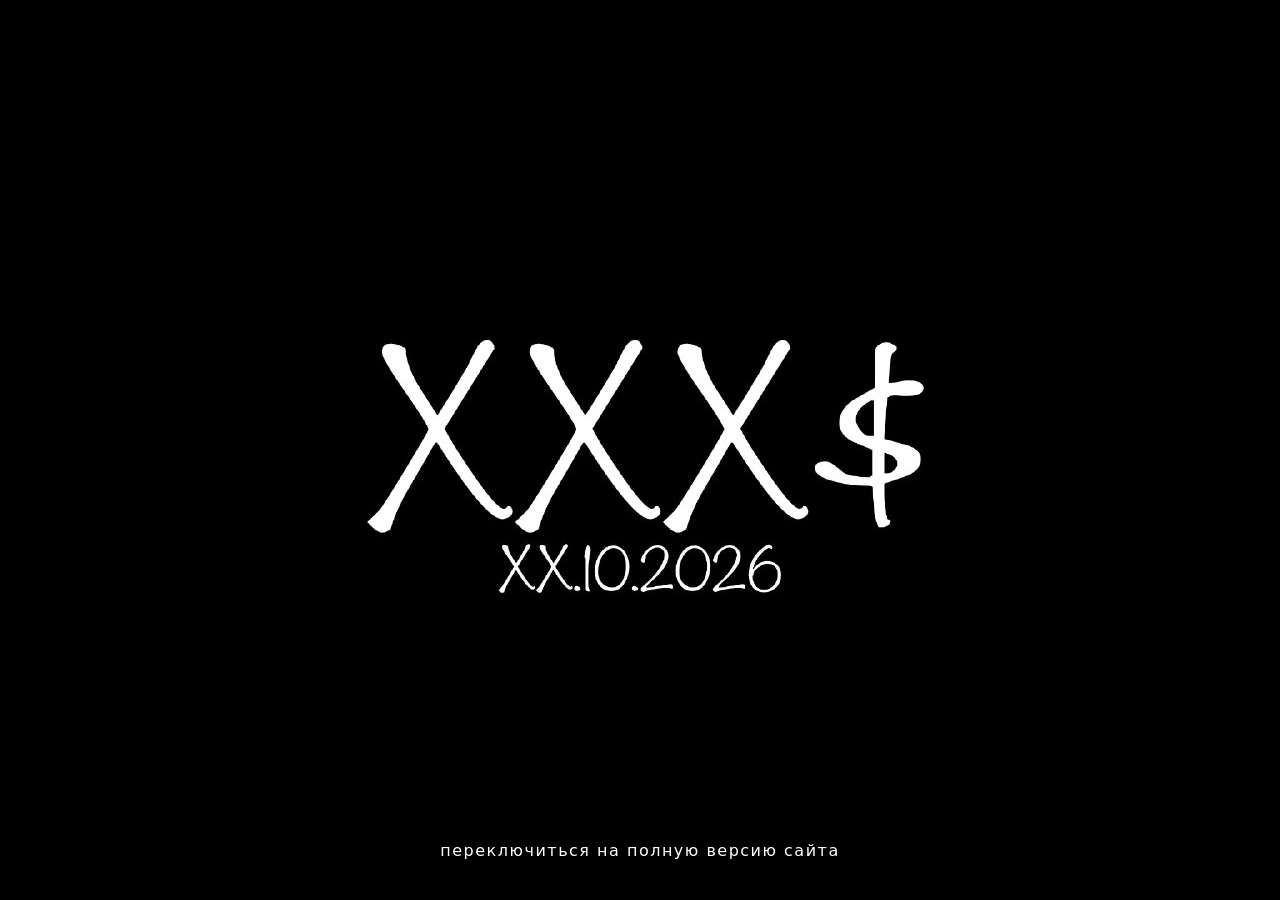
==== commit 1c1bc8b1: "Add files via upload" ====
--- a/index.html
+++ b/index.html
@@ -1,120 +1,85 @@
-<!DOCTYPE html>
-<html lang="ru">
-<head>
-  <meta charset="UTF-8">
-  <meta name="viewport" content="width=device-width, initial-scale=1.0">
-  <title>ivkoff</title>
-  <meta name="description" content="WHOAMI">
-  <link rel="preconnect" href="https://fonts.googleapis.com">
-  <link rel="preconnect" href="https://fonts.gstatic.com" crossorigin>
-  <link href="https://fonts.googleapis.com/css2?family=Playfair+Display:wght@500;600;700&family=Montserrat:wght@300;400;500;600&display=swap" rel="stylesheet">
-  <link rel="stylesheet" href="styles.css?v=5">
-  <link rel="icon" type="image/jpeg" href="ava.png">
-</head>
-<body>
-  <div class="bg-engraving engraving-left" aria-hidden="true"></div>
-  <div class="bg-engraving engraving-right" aria-hidden="true"></div>
-  <div class="money-rain" aria-hidden="true"></div>
-
-  <header class="topbar">
-    <div class="wrap">
-      <a class="brand" href="#home">ivkoff</a>
-      <nav class="menu">
-        <a href="#home">Home</a>
-        <a href="#work">Work</a>
-        <a href="#about">About</a>
-        <a href="#contact">Contact</a>
-      </nav>
-    </div>
-  </header>
-
-  <main class="page">
-    <section id="home" class="hero reveal">
-      <div class="hero__mobile-photo-wrap" aria-hidden="true">
-        <img class="hero__mobile-photo hero__mobile-photo--open" src="hero-photo2.png" alt="Фото профиля">
-        <img class="hero__mobile-photo hero__mobile-photo--closed" src="morgnul.png" alt="">
-      </div>
-      <p class="hero__kicker">Personal page</p>
-      <h1 class="hero__title">IVKOFF</h1>
-      <p class="hero__subtitle">"Всё, что человеческий разум способен понять и во что он способен поверить, достижимо." - <span class="quote-author">Наполеон Хилл</span></p>
-    </section>
-
-    <section id="about" class="about reveal delay-1">
-      <div class="about__content">
-        <p class="about__eyebrow">About</p>
-        <h2 class="about__name">IVKOFF</h2>
-        <p class="about__lead">
-          Криптоаналитик, работающий в сферах сбора спреда, флипа, скальпинга.
-        </p>
-
-        <dl class="about__facts">
-          <div class="about__fact">
-            <dt>Статистика</dt>
-            <dd>Общий профит &gt; 500%</dd>
-          </div>
-          <div class="about__fact">
-            <dt>Комьюнити</dt>
-            <dd>Основатель закрытого клуба «IVKOFF TRADING»</dd>
-          </div>
-          <div class="about__fact">
-            <dt>Опыт</dt>
-            <dd>Обучил уже 100+ учеников</dd>
-          </div>
-        </dl>
-      </div>
-
-      <div class="about__media">
-        <img class="about__photo" src="ya.jpg" alt="Фото IVKOFF">
-      </div>
-    </section>
-
-
-
-    <section id="work" class="featured reveal delay-1">
-      <h2 class="what">Чем я занимаюсь?</h2>
-      <div class="featured__grid">
-        <article class="work-card">
-          <img src="pnl.jpg" alt="Работа 1">
-          <p>Собираю спред и флипаю MEXC</p>
-        </article>
-        <article class="work-card">
-          <img src="uvol.jpg" alt="Работа 2">
-          <p>Увольняю людей с работы</p>
-        </article>
-        <article class="work-card">
-          <img src="obuch.jpg" alt="Работа 3">
-          <p>Обучаю работе в стакане цен</p>
-        </article>
-      </div>
-      <div class="featured__cta">
-        <a class="btn-primary" href="education.html">Хочу на обучение!</a>
-      </div>
-    </section>
-
-
-
-    <section id="contact" class="contact reveal delay-2">
-      <h2>Contact Me</h2>
-    </section>
-  </main>
-
-  <footer class="socials reveal delay-2">
-    <a class="social social--instagram" href="https://www.instagram.com/ivkofff?igsh=MWhxNTc3aG1qY3Yybw==" target="_blank" rel="noopener noreferrer" aria-label="Instagram">
-      <img src="inst.png" alt="Instagram">
-      <span>Instagram</span>
-    </a>
-
-    <a class="social social--telegram" href="https://t.me/fxiax" target="_blank" rel="noopener noreferrer" aria-label="Telegram">
-      <img src="telegram.png" alt="Telegram">
-      <span>Telegram</span>
-    </a>
-
-    <a class="social social--youtube" href="https://www.youtube.com/@xauog" target="_blank" rel="noopener noreferrer" aria-label="YouTube">
-      <img src="youtube.png" alt="YouTube">
-      <span>YouTube</span>
-    </a>
-  </footer>
-
-  <script src="script.js"></script>
-</body>
-</html>
+<!DOCTYPE html>
+<html lang="ru">
+<head>
+    <meta charset="UTF-8">
+    <meta name="viewport" content="width=device-width, initial-scale=1.0">
+    <title>XX.10.2026</title>
+    <link rel="icon" type="image/jpeg" href="fon.jpg">
+    <style>
+        /* Создаем правило для плавной анимации появления (от прозрачного к видимому) */
+        @keyframes fadeIn {
+            0% { opacity: 0; }
+            100% { opacity: 1; }
+        }
+
+        body {
+            margin: 0;
+            padding: 0;
+            background-color: #000000;
+            height: 100vh;
+            overflow: hidden; /* Убираем скролл */
+            display: flex;
+            justify-content: center;
+            align-items: center;
+            
+            /* Применяем анимацию ко всей странице: длительность 1.5 секунды */
+            animation: fadeIn 1.5s ease-in-out;
+        }
+
+        .image-container {
+            position: relative;
+            width: 100%;
+            height: 100%;
+            display: flex;
+            justify-content: center;
+            align-items: center;
+        }
+
+        .image-container img {
+            max-width: 100%;
+            max-height: 100vh;
+            object-fit: contain;
+        }
+
+        .link-text {
+            position: absolute;
+            bottom: 40px; /* Переместили надпись вниз (отступ от нижнего края) */
+            left: 50%;
+            transform: translateX(-50%);
+            
+            color: #ffffff;
+            text-decoration: none;
+            font-size: 16px;
+            font-weight: 400; 
+            text-align: center;
+            
+            /* Сменили шрифт на современный системный без засечек */
+            font-family: system-ui, -apple-system, "Segoe UI", Roboto, "Helvetica Neue", Arial, sans-serif;
+            letter-spacing: 1.5px; /* Немного увеличили расстояние между буквами */
+            text-transform: lowercase; /* Все буквы строчные, как на фото */
+            
+            text-shadow: 1px 1px 4px rgba(0, 0, 0, 0.9);
+            z-index: 10;
+            
+            /* Плавное изменение при наведении мыши */
+            transition: color 0.3s ease, opacity 0.3s ease;
+        }
+
+        .link-text:hover {
+            color: #d1d1d1; /* При наведении текст становится слегка серым */
+            text-decoration: none; /* Убрал подчеркивание, чтобы выглядело аккуратнее */
+        }
+    </style>
+</head>
+<body>
+
+    <div class="image-container">
+        <!-- Изображение -->
+        <img src="fon.jpg" alt="Фоновое изображение">
+        
+        <!-- Ссылка теперь будет отображаться внизу -->
+        <a href="body.html" class="link-text">переключиться на полную версию сайта</a>
+    </div>
+
+</body>
+</html>
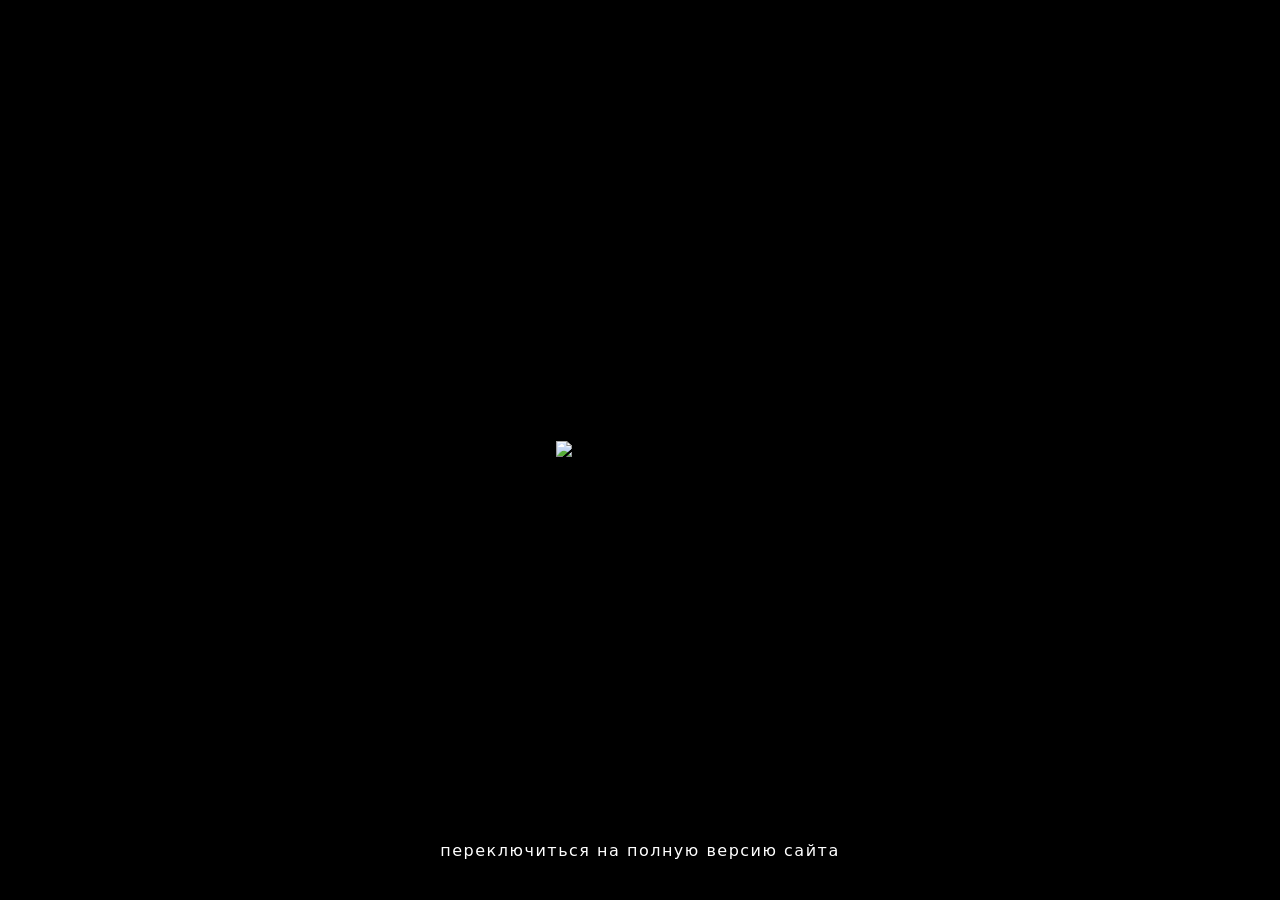
==== commit 0b127736: "index.html" ====
--- a/index.html
+++ b/index.html
@@ -4,7 +4,7 @@
     <meta charset="UTF-8">
     <meta name="viewport" content="width=device-width, initial-scale=1.0">
     <title>XX.10.2026</title>
-    <link rel="icon" type="image/jpeg" href="fon.jpg">
+    <link rel="icon" type="image/jpeg" href="fonn.png">
     <style>
         /* Создаем правило для плавной анимации появления (от прозрачного к видимому) */
         @keyframes fadeIn {
@@ -75,11 +75,11 @@
 
     <div class="image-container">
         <!-- Изображение -->
-        <img src="fon.jpg" alt="Фоновое изображение">
+        <img src="fonn.png" alt="Фоновое изображение">
         
         <!-- Ссылка теперь будет отображаться внизу -->
         <a href="body.html" class="link-text">переключиться на полную версию сайта</a>
     </div>
 
 </body>
-</html>+</html>
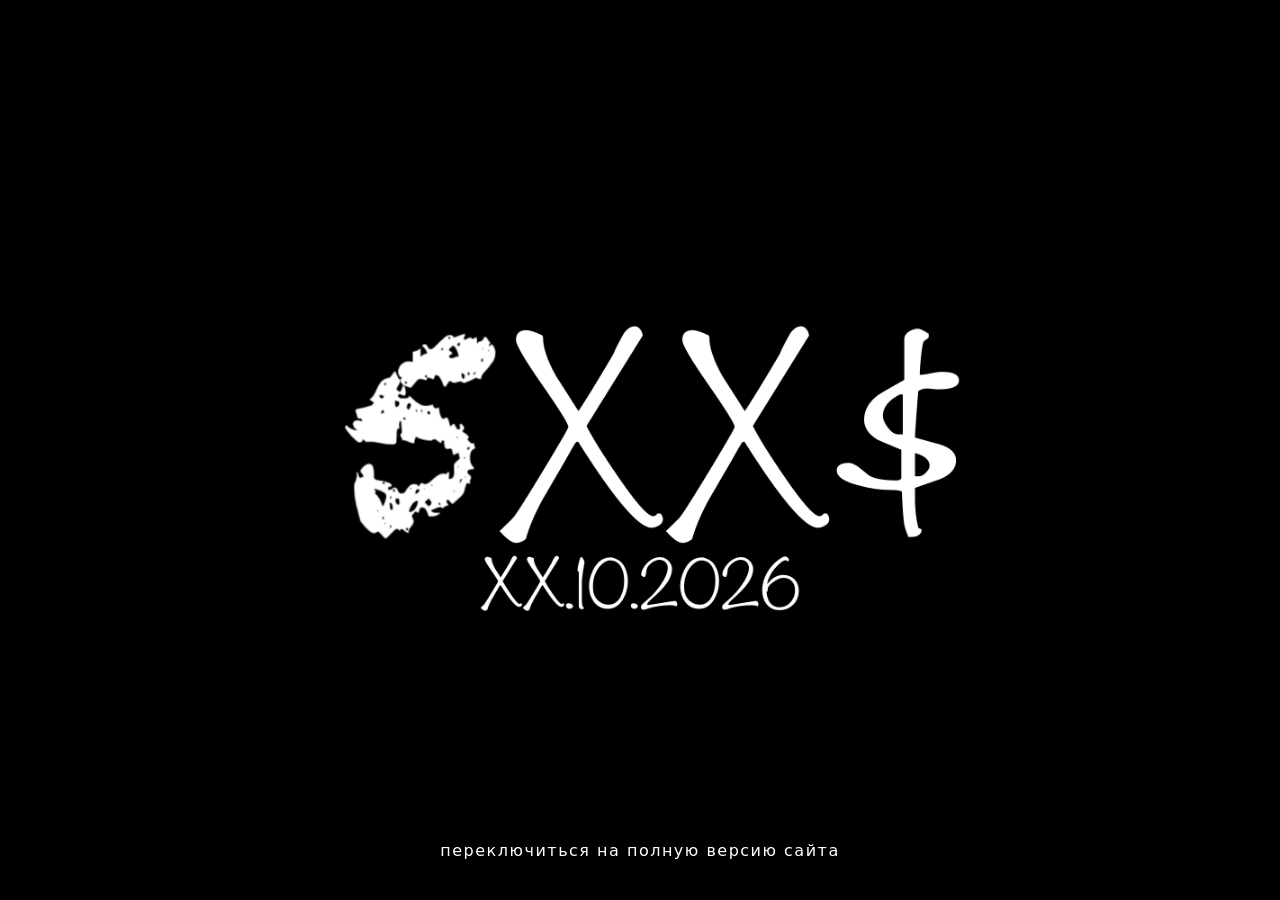
==== commit 92e335f4: "index.html" ====
--- a/index.html
+++ b/index.html
@@ -75,7 +75,7 @@
 
     <div class="image-container">
         <!-- Изображение -->
-        <img src="fonn.png" alt="Фоновое изображение">
+        <img src="Fonn.PNG" alt="Фоновое изображение">
         
         <!-- Ссылка теперь будет отображаться внизу -->
         <a href="body.html" class="link-text">переключиться на полную версию сайта</a>
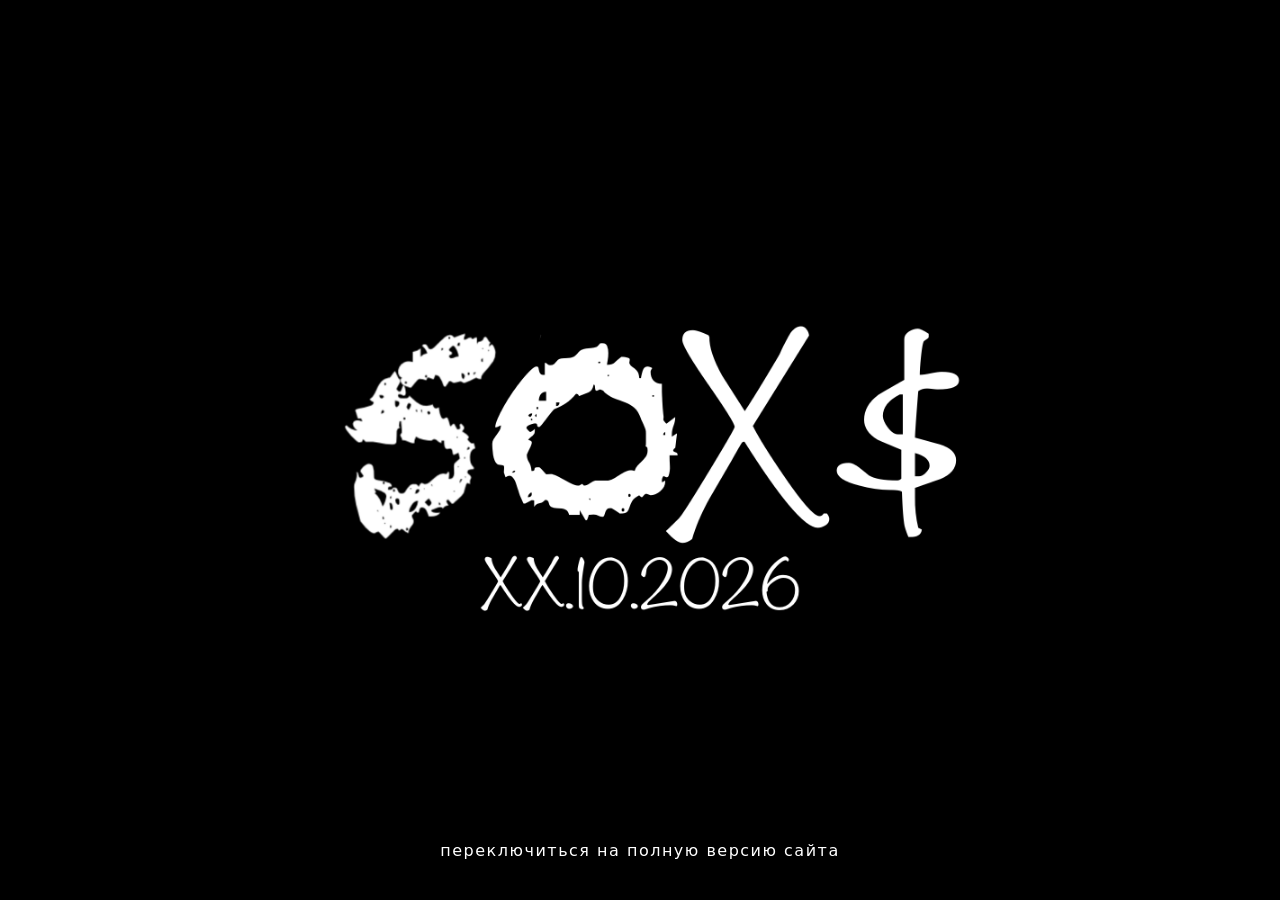
==== commit b19778ec: "index.html" ====
--- a/index.html
+++ b/index.html
@@ -4,7 +4,7 @@
     <meta charset="UTF-8">
     <meta name="viewport" content="width=device-width, initial-scale=1.0">
     <title>XX.10.2026</title>
-    <link rel="icon" type="image/jpeg" href="fonn.png">
+    <link rel="icon" type="image/jpeg" href="fonnn.png">
     <style>
         /* Создаем правило для плавной анимации появления (от прозрачного к видимому) */
         @keyframes fadeIn {
@@ -75,7 +75,7 @@
 
     <div class="image-container">
         <!-- Изображение -->
-        <img src="Fonn.PNG" alt="Фоновое изображение">
+        <img src="Fonnn.PNG" alt="Фоновое изображение">
         
         <!-- Ссылка теперь будет отображаться внизу -->
         <a href="body.html" class="link-text">переключиться на полную версию сайта</a>
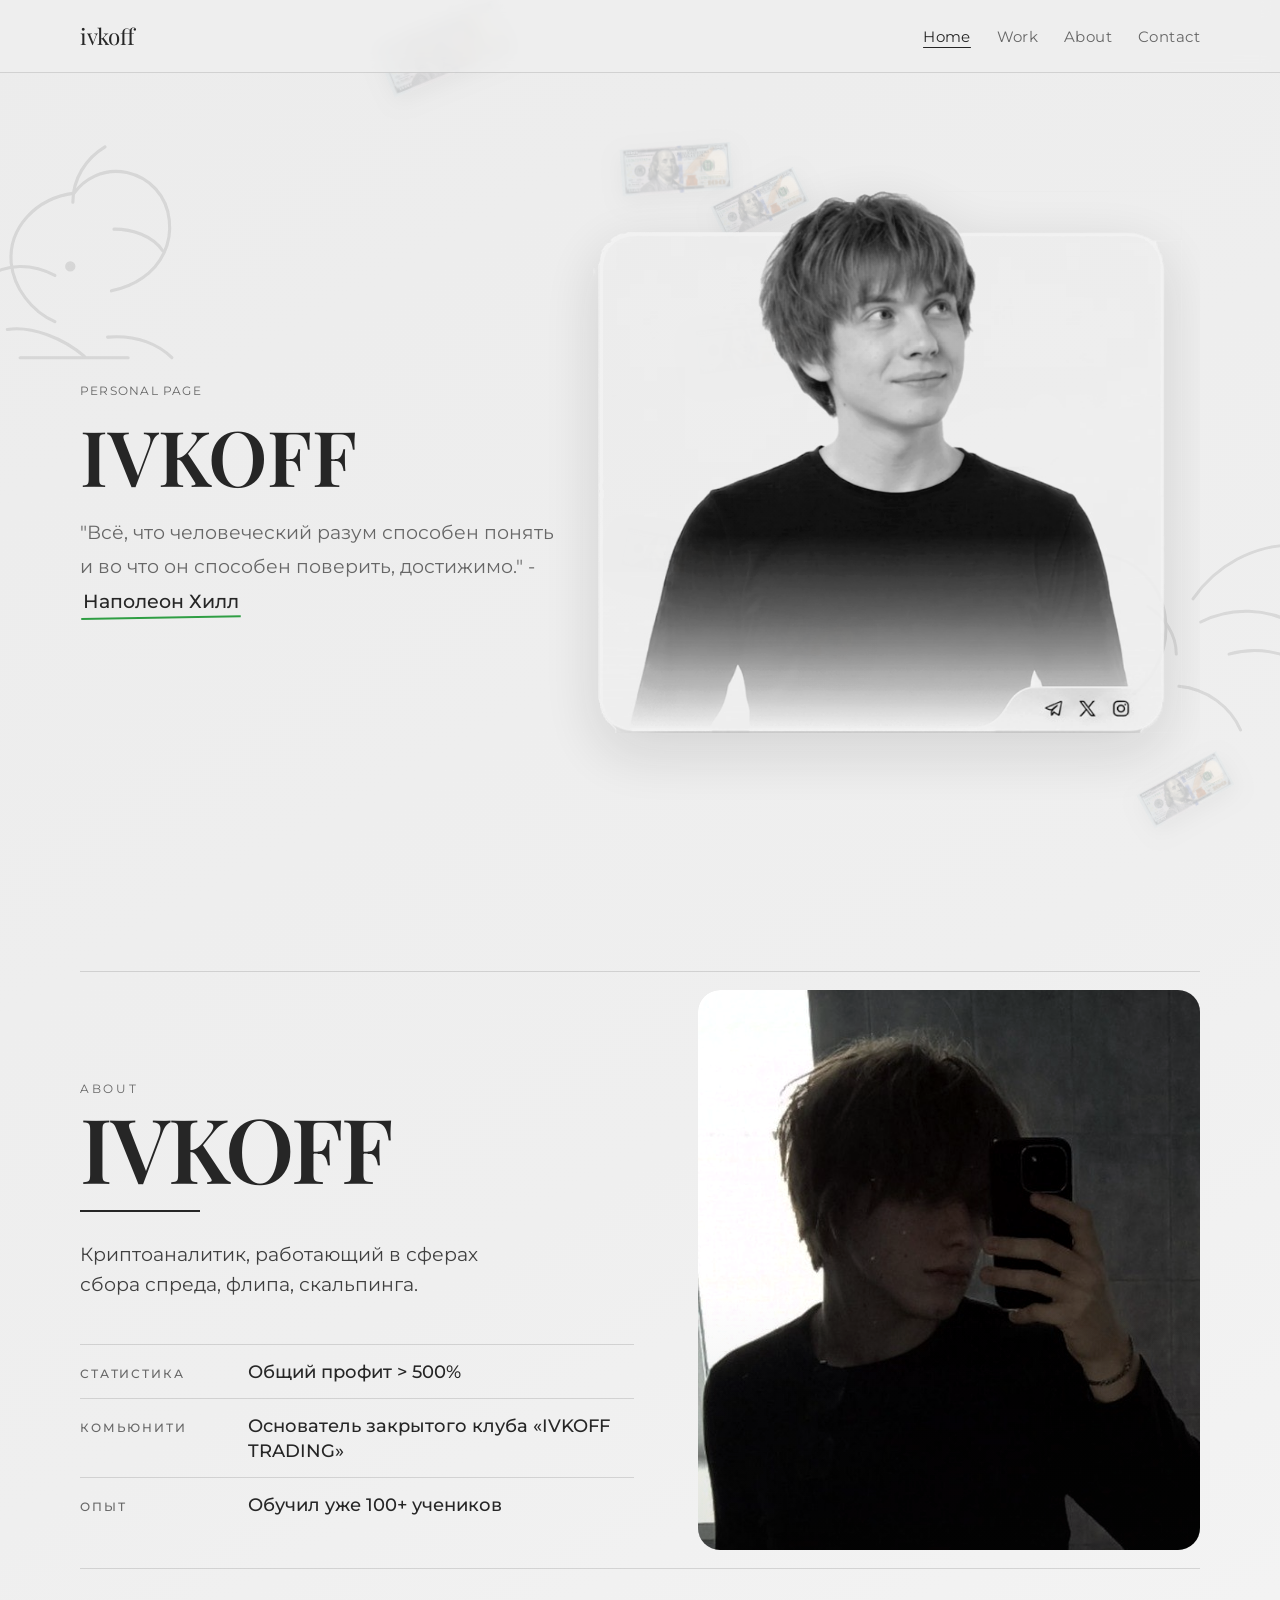
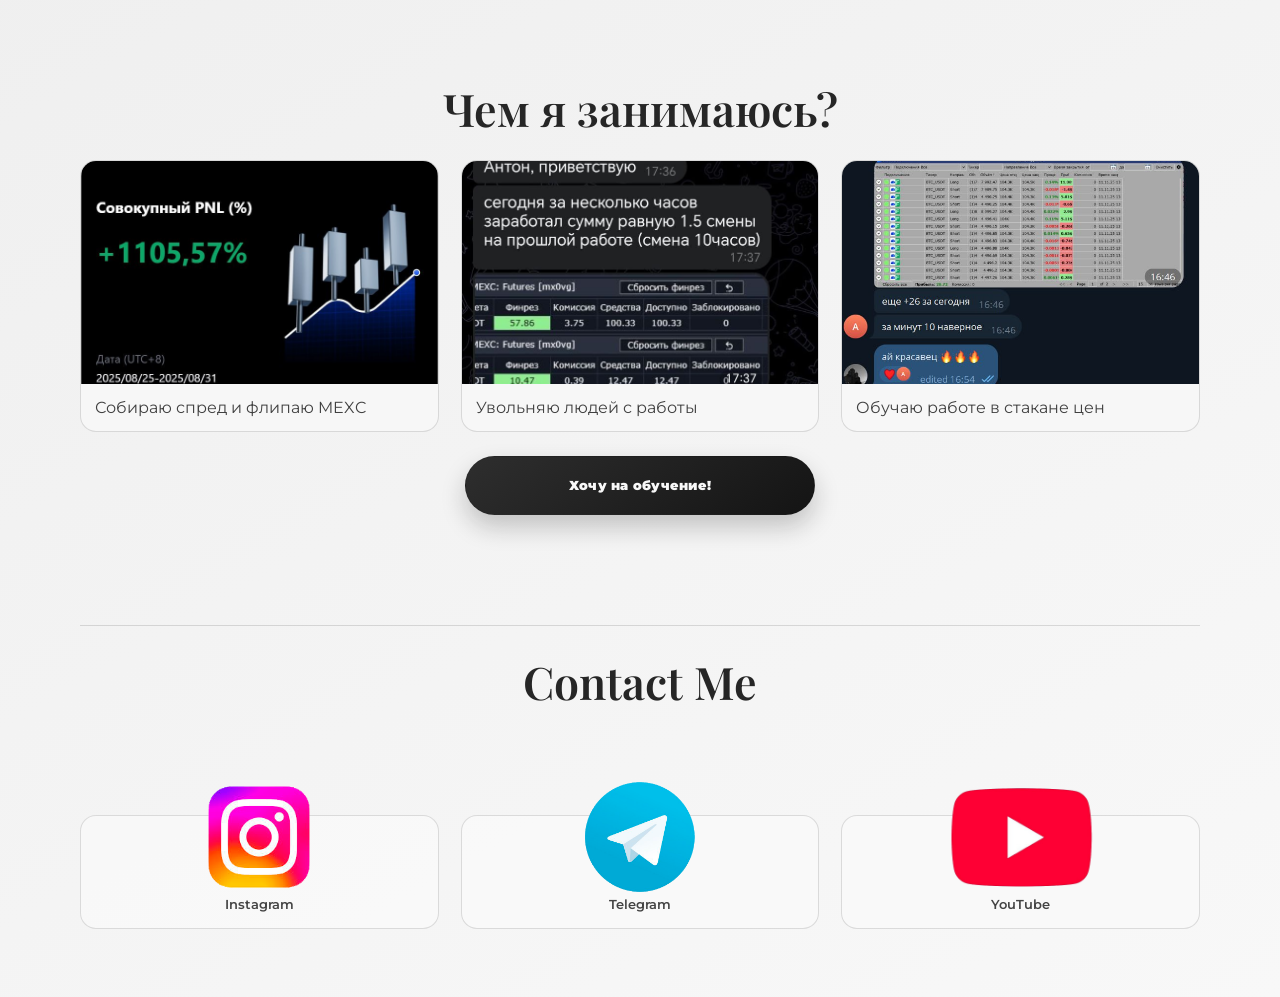
==== commit 3dc43db0: "Rename body.html to index.html" ====
--- a/index.html
+++ b/index.html
@@ -1,85 +1,120 @@
-<!DOCTYPE html>
-<html lang="ru">
-<head>
-    <meta charset="UTF-8">
-    <meta name="viewport" content="width=device-width, initial-scale=1.0">
-    <title>XX.10.2026</title>
-    <link rel="icon" type="image/jpeg" href="fonnn.png">
-    <style>
-        /* Создаем правило для плавной анимации появления (от прозрачного к видимому) */
-        @keyframes fadeIn {
-            0% { opacity: 0; }
-            100% { opacity: 1; }
-        }
-
-        body {
-            margin: 0;
-            padding: 0;
-            background-color: #000000;
-            height: 100vh;
-            overflow: hidden; /* Убираем скролл */
-            display: flex;
-            justify-content: center;
-            align-items: center;
-            
-            /* Применяем анимацию ко всей странице: длительность 1.5 секунды */
-            animation: fadeIn 1.5s ease-in-out;
-        }
-
-        .image-container {
-            position: relative;
-            width: 100%;
-            height: 100%;
-            display: flex;
-            justify-content: center;
-            align-items: center;
-        }
-
-        .image-container img {
-            max-width: 100%;
-            max-height: 100vh;
-            object-fit: contain;
-        }
-
-        .link-text {
-            position: absolute;
-            bottom: 40px; /* Переместили надпись вниз (отступ от нижнего края) */
-            left: 50%;
-            transform: translateX(-50%);
-            
-            color: #ffffff;
-            text-decoration: none;
-            font-size: 16px;
-            font-weight: 400; 
-            text-align: center;
-            
-            /* Сменили шрифт на современный системный без засечек */
-            font-family: system-ui, -apple-system, "Segoe UI", Roboto, "Helvetica Neue", Arial, sans-serif;
-            letter-spacing: 1.5px; /* Немного увеличили расстояние между буквами */
-            text-transform: lowercase; /* Все буквы строчные, как на фото */
-            
-            text-shadow: 1px 1px 4px rgba(0, 0, 0, 0.9);
-            z-index: 10;
-            
-            /* Плавное изменение при наведении мыши */
-            transition: color 0.3s ease, opacity 0.3s ease;
-        }
-
-        .link-text:hover {
-            color: #d1d1d1; /* При наведении текст становится слегка серым */
-            text-decoration: none; /* Убрал подчеркивание, чтобы выглядело аккуратнее */
-        }
-    </style>
-</head>
-<body>
-
-    <div class="image-container">
-        <!-- Изображение -->
-        <img src="Fonnn.PNG" alt="Фоновое изображение">
-        
-        <!-- Ссылка теперь будет отображаться внизу -->
-        <a href="body.html" class="link-text">переключиться на полную версию сайта</a>
-    </div>
-
-</body>
-</html>
+<!DOCTYPE html>
+<html lang="ru">
+<head>
+  <meta charset="UTF-8">
+  <meta name="viewport" content="width=device-width, initial-scale=1.0">
+  <title>ivkoff</title>
+  <meta name="description" content="WHOAMI">
+  <link rel="preconnect" href="https://fonts.googleapis.com">
+  <link rel="preconnect" href="https://fonts.gstatic.com" crossorigin>
+  <link href="https://fonts.googleapis.com/css2?family=Playfair+Display:wght@500;600;700&family=Montserrat:wght@300;400;500;600&display=swap" rel="stylesheet">
+  <link rel="stylesheet" href="styles.css?v=5">
+  <link rel="icon" type="image/jpeg" href="ava.png">
+</head>
+<body>
+  <div class="bg-engraving engraving-left" aria-hidden="true"></div>
+  <div class="bg-engraving engraving-right" aria-hidden="true"></div>
+  <div class="money-rain" aria-hidden="true"></div>
+
+  <header class="topbar">
+    <div class="wrap">
+      <a class="brand" href="#home">ivkoff</a>
+      <nav class="menu">
+        <a href="#home">Home</a>
+        <a href="#work">Work</a>
+        <a href="#about">About</a>
+        <a href="#contact">Contact</a>
+      </nav>
+    </div>
+  </header>
+
+  <main class="page">
+    <section id="home" class="hero reveal">
+      <div class="hero__mobile-photo-wrap" aria-hidden="true">
+        <img class="hero__mobile-photo hero__mobile-photo--open" src="hero-photo2.png" alt="Фото профиля">
+        <img class="hero__mobile-photo hero__mobile-photo--closed" src="morgnul.png" alt="">
+      </div>
+      <p class="hero__kicker">Personal page</p>
+      <h1 class="hero__title">IVKOFF</h1>
+      <p class="hero__subtitle">"Всё, что человеческий разум способен понять и во что он способен поверить, достижимо." - <span class="quote-author">Наполеон Хилл</span></p>
+    </section>
+
+    <section id="about" class="about reveal delay-1">
+      <div class="about__content">
+        <p class="about__eyebrow">About</p>
+        <h2 class="about__name">IVKOFF</h2>
+        <p class="about__lead">
+          Криптоаналитик, работающий в сферах сбора спреда, флипа, скальпинга.
+        </p>
+
+        <dl class="about__facts">
+          <div class="about__fact">
+            <dt>Статистика</dt>
+            <dd>Общий профит &gt; 500%</dd>
+          </div>
+          <div class="about__fact">
+            <dt>Комьюнити</dt>
+            <dd>Основатель закрытого клуба «IVKOFF TRADING»</dd>
+          </div>
+          <div class="about__fact">
+            <dt>Опыт</dt>
+            <dd>Обучил уже 100+ учеников</dd>
+          </div>
+        </dl>
+      </div>
+
+      <div class="about__media">
+        <img class="about__photo" src="ya.jpg" alt="Фото IVKOFF">
+      </div>
+    </section>
+
+
+
+    <section id="work" class="featured reveal delay-1">
+      <h2 class="what">Чем я занимаюсь?</h2>
+      <div class="featured__grid">
+        <article class="work-card">
+          <img src="pnl.jpg" alt="Работа 1">
+          <p>Собираю спред и флипаю MEXC</p>
+        </article>
+        <article class="work-card">
+          <img src="uvol.jpg" alt="Работа 2">
+          <p>Увольняю людей с работы</p>
+        </article>
+        <article class="work-card">
+          <img src="obuch.jpg" alt="Работа 3">
+          <p>Обучаю работе в стакане цен</p>
+        </article>
+      </div>
+      <div class="featured__cta">
+        <a class="btn-primary" href="education.html">Хочу на обучение!</a>
+      </div>
+    </section>
+
+
+
+    <section id="contact" class="contact reveal delay-2">
+      <h2>Contact Me</h2>
+    </section>
+  </main>
+
+  <footer class="socials reveal delay-2">
+    <a class="social social--instagram" href="https://www.instagram.com/ivkofff?igsh=MWhxNTc3aG1qY3Yybw==" target="_blank" rel="noopener noreferrer" aria-label="Instagram">
+      <img src="inst.png" alt="Instagram">
+      <span>Instagram</span>
+    </a>
+
+    <a class="social social--telegram" href="https://t.me/fxiax" target="_blank" rel="noopener noreferrer" aria-label="Telegram">
+      <img src="telegram.png" alt="Telegram">
+      <span>Telegram</span>
+    </a>
+
+    <a class="social social--youtube" href="https://www.youtube.com/@xauog" target="_blank" rel="noopener noreferrer" aria-label="YouTube">
+      <img src="youtube.png" alt="YouTube">
+      <span>YouTube</span>
+    </a>
+  </footer>
+
+  <script src="script.js"></script>
+</body>
+</html>
--- a/styles.css
+++ b/styles.css
@@ -0,0 +1,1455 @@
+:root {
+  --bg: #efefef;
+  --bg-soft: #f7f7f7;
+  --ink: #262626;
+  --muted: #676767;
+  --line: rgba(30, 30, 30, 0.14);
+  --hero-photo: url("hero-photo2.png");
+  --hero-photo-blink: url("morgnul.png");
+  --hero-photo-shadow: drop-shadow(0 18px 30px rgba(32, 32, 32, 0.14));
+}
+
+a {
+  font-size: small;
+  display: block;
+  text-align: center;
+  color: #000;
+}
+b {
+  display: block;
+  margin-top: auto;
+  margin-bottom: 0;
+}
+
+
+.bbb b{
+  display: block;
+  margin-top: 30px;
+  margin-bottom: 0;
+}
+
+* {
+  box-sizing: border-box;
+}
+
+html {
+  scroll-behavior: smooth;
+  width: 100%;
+  max-width: 100%;
+  overflow-x: clip;
+}
+
+body {
+  margin: 0;
+  font-family: "Montserrat", sans-serif;
+  color: var(--ink);
+  background: linear-gradient(150deg, #ececec, var(--bg) 46%, #f8f8f8);
+  width: 100%;
+  max-width: 100%;
+  overflow-x: clip;
+  overscroll-behavior-x: none;
+}
+
+.wrap,
+.page,
+.socials {
+  width: min(1120px, 92%);
+  margin-inline: auto;
+  position: relative;
+  z-index: 2;
+}
+
+.topbar {
+  position: sticky;
+  top: 0;
+  z-index: 20;
+  backdrop-filter: blur(8px);
+  background: rgba(239, 239, 239, 0.78);
+  border-bottom: 1px solid var(--line);
+}
+
+.wrap {
+  display: flex;
+  justify-content: space-between;
+  align-items: center;
+  min-height: 72px;
+}
+
+.brand {
+  text-decoration: none;
+  color: var(--ink);
+  font-family: "Playfair Display", serif;
+  font-size: 1.4rem;
+}
+
+.menu {
+  display: flex;
+  gap: clamp(10px, 2vw, 26px);
+}
+
+.menu a {
+  text-decoration: none;
+  color: var(--muted);
+  font-size: 0.95rem;
+  letter-spacing: 0.03em;
+  transition: color 0.3s ease;
+}
+
+.menu a:hover {
+  color: var(--ink);
+}
+
+.menu a.is-active {
+  color: var(--ink);
+  text-decoration: underline;
+  text-underline-offset: 5px;
+}
+
+.page {
+  padding: 68px 0 38px;
+  overflow-x: clip;
+}
+
+.hero {
+  min-height: 80vh;
+  display: grid;
+  align-content: center;
+  max-width: 100%;
+  position: relative;
+  isolation: isolate;
+  overflow-x: clip;
+  padding-right: clamp(380px, 50vw, 690px);
+  --hero-open-opacity: 0.95;
+  --hero-closed-opacity: 0;
+}
+
+.hero > * {
+  max-inline-size: 100%;
+  min-width: 0;
+}
+
+.hero::before {
+  content: "";
+  position: absolute;
+  top: clamp(12px, 3vh, 34px);
+  right: clamp(0px, 1.5vw, 18px);
+  width: clamp(400px, 46vw, 620px);
+  aspect-ratio: 1 / 1;
+  background-image: var(--hero-photo);
+  background-repeat: no-repeat;
+  background-position: center;
+  background-size: contain;
+  border-radius: 0;
+  opacity: var(--hero-open-opacity);
+  filter: grayscale(100%) contrast(1.1) brightness(0.95) var(--hero-photo-shadow);
+  box-shadow: none;
+  transform: translateY(0);
+  transition: transform 0.45s ease, box-shadow 0.45s ease, opacity 0.32s ease-in-out;
+  z-index: -2;
+}
+
+.hero::after {
+  content: "";
+  position: absolute;
+  top: clamp(12px, 3vh, 34px);
+  right: clamp(0px, 1.5vw, 18px);
+  width: clamp(400px, 46vw, 620px);
+  aspect-ratio: 1 / 1;
+  background-image: var(--hero-photo-blink);
+  background-repeat: no-repeat;
+  background-position: center;
+  background-size: contain;
+  border-radius: 0;
+  opacity: var(--hero-closed-opacity);
+  filter: grayscale(100%) contrast(1.1) brightness(0.95);
+  box-shadow: none;
+  transform: translateY(0);
+  transition: transform 0.45s ease, opacity 0.32s ease-in-out;
+  z-index: -1;
+}
+
+.hero:hover::before,
+.hero:hover::after {
+  transform: translateY(-8px);
+}
+
+.hero.is-blinking {
+  --hero-open-opacity: 0.95;
+  --hero-closed-opacity: 0.84;
+}
+
+.hero__mobile-photo-wrap {
+  display: none;
+  --hero-mobile-ratio: 1 / 1;
+}
+
+.hero__mobile-photo {
+  position: absolute;
+  inset: 0;
+  width: 100%;
+  height: 100%;
+  margin: 0;
+  opacity: 1;
+  filter: grayscale(100%) contrast(1.1) brightness(0.95);
+  object-fit: contain;
+  object-position: center;
+  transition: opacity 0.32s ease-in-out;
+}
+
+.hero__mobile-photo--open {
+  opacity: 1;
+}
+
+.hero__mobile-photo--closed {
+  opacity: 0;
+}
+
+.hero.is-blinking .hero__mobile-photo--open {
+  opacity: 1;
+}
+
+.hero.is-blinking .hero__mobile-photo--closed {
+  opacity: 0.84;
+}
+
+.hero__kicker {
+  margin: 0 0 14px;
+  color: var(--muted);
+  text-transform: uppercase;
+  letter-spacing: 0.1em;
+  font-size: 0.76rem;
+}
+
+.hero__title {
+  margin: 0;
+  font-family: "Playfair Display", serif;
+  font-size: clamp(2rem, 6.2vw, 4.8rem);
+  line-height: 1.12;
+  font-weight: 600;
+  overflow-wrap: break-word;
+  word-break: break-word;
+}
+
+.hero__subtitle {
+  margin: 18px 0 0;
+  font-size: clamp(1rem, 1.8vw, 1.2rem);
+  color: var(--muted);
+  inline-size: min(520px, 100%);
+  max-inline-size: 100%;
+  min-width: 0;
+  display: block;
+  line-height: 1.75;
+  white-space: normal;
+  overflow-wrap: break-word;
+  word-break: break-word;
+  -webkit-hyphens: none;
+  -ms-hyphens: none;
+  hyphens: none;
+}
+
+.quote-author {
+  position: relative;
+  display: inline-block;
+  margin-top: 2px;
+  margin-left: 3px;
+  width: max-content;
+  color: var(--ink);
+  font-weight: 500;
+  z-index: 0;
+}
+
+.quote-author::after {
+  content: "";
+  position: absolute;
+  left: -2px;
+  right: -2px;
+  bottom: -1px;
+  height: 2px;
+  background: #2f9e44;
+  border-radius: 999px;
+  transform: rotate(-1deg) scaleX(0);
+  transform-origin: left center;
+  animation: quote-marker-reveal 3s cubic-bezier(0.2, 0.9, 0.25, 1) 0.05s forwards;
+  z-index: -1;
+}
+
+@keyframes quote-marker-reveal {
+  from {
+    transform: rotate(-1deg) scaleX(0);
+    transform-origin: left center;
+  }
+  to {
+    transform: rotate(-1deg) scaleX(1);
+    transform-origin: left center;
+  }
+}
+
+.featured,
+.about,
+.contact {
+  margin-top: clamp(58px, 11vw, 110px);
+}
+
+.featured h2,
+.contact h2 {
+  margin: 0 0 22px;
+  font-family: "Playfair Display", serif;
+  font-size: clamp(1.6rem, 3.5vw, 2.8rem);
+  font-weight: 600;
+}
+
+.featured__grid {
+  display: grid;
+  grid-template-columns: repeat(3, minmax(180px, 1fr));
+  gap: clamp(12px, 2vw, 22px);
+  overflow: visible;
+}
+
+.what {
+  text-align: center;
+}
+
+.featured__cta {
+  margin-top: 24px;
+  display: flex;
+  justify-content: center;
+}
+
+.btn-primary {
+  display: inline-flex;
+  align-items: center;
+  justify-content: center;
+  min-height: 59px;
+  min-width: 350px;
+  padding: 12px 24px;
+  border-radius: 999px;
+  border: 1px solid var(--line);
+  text-decoration: none;
+  font-weight: 1000;
+  letter-spacing: 0.02em;
+  color: #f8f8f8;
+  background: linear-gradient(145deg, #2e2e2e, #141414);
+  box-shadow: 0 12px 24px rgba(22, 22, 22, 0.22);
+  transition: transform 0.25s ease, box-shadow 0.25s ease, background 0.25s ease;
+}
+
+.btn-primary:hover {
+  transform: translateY(-2px);
+  box-shadow: 0 16px 28px rgba(20, 20, 20, 0.27);
+  background: linear-gradient(145deg, #242424, #0f0f0f);
+}
+
+.btn-primary:active {
+  transform: translateY(0);
+}
+
+.btn-spred {
+  display: inline-flex;
+  align-items: center;
+  justify-content: center;
+  margin-top: auto;
+  margin-bottom: 0;
+  min-height: 30px;
+  min-width: 150px;
+  padding: 12px 24px;
+  border-radius: 999px;
+  border: 1px solid var(--line);
+  text-decoration: none;
+  font-weight: 1000;
+  letter-spacing: 0.02em;
+  color: #f8f8f8;
+  background: linear-gradient(145deg, #2e2e2e, #141414);
+  box-shadow: 0 12px 24px rgba(22, 22, 22, 0.22);
+  transition: transform 0.25s ease, box-shadow 0.25s ease, background 0.25s ease;
+}
+
+.btn-spred:hover {
+  transform: translateY(-2px);
+  box-shadow: 0 16px 28px rgba(20, 20, 20, 0.27);
+  background: linear-gradient(145deg, #242424, #0f0f0f);
+}
+
+.btn-spred:active {
+  transform: translateY(0);
+}
+
+.btn-flip {
+  display: inline-flex;
+  align-items: center;
+  justify-content: center;
+  margin-top: auto;
+  margin-bottom: 0;
+  min-height: 30px;
+  min-width: 150px;
+  padding: 12px 24px;
+  border-radius: 999px;
+  border: 1px solid var(--line);
+  text-decoration: none;
+  font-weight: 1000;
+  letter-spacing: 0.02em;
+  color: #f8f8f8;
+  background: linear-gradient(145deg, #2e2e2e, #141414);
+  box-shadow: 0 12px 24px rgba(22, 22, 22, 0.22);
+  transition: transform 0.25s ease, box-shadow 0.25s ease, background 0.25s ease;
+}
+
+.btn-flip:hover {
+  transform: translateY(-2px);
+  box-shadow: 0 16px 28px rgba(20, 20, 20, 0.27);
+  background: linear-gradient(145deg, #242424, #0f0f0f);
+}
+
+.btn-flip:active {
+  transform: translateY(0);
+}
+
+.btn-scalp {
+  display: inline-flex;
+  align-items: center;
+  justify-content: center;
+  margin-top: auto;
+  margin-bottom: 0;
+  min-height: 30px;
+  min-width: 150px;
+  padding: 12px 24px;
+  border-radius: 999px;
+  border: 1px solid var(--line);
+  text-decoration: none;
+  font-weight: 1000;
+  letter-spacing: 0.02em;
+  color: #f8f8f8;
+  background: linear-gradient(145deg, #2e2e2e, #141414);
+  box-shadow: 0 12px 24px rgba(22, 22, 22, 0.22);
+  transition: transform 0.25s ease, box-shadow 0.25s ease, background 0.25s ease;
+}
+
+.btn-scalp:hover {
+  transform: translateY(-2px);
+  box-shadow: 0 16px 28px rgba(20, 20, 20, 0.27);
+  background: linear-gradient(145deg, #242424, #0f0f0f);
+}
+
+.btn-scalp:active {
+  transform: translateY(0);
+}
+
+
+.training {
+  margin-top: clamp(58px, 11vw, 110px);
+}
+
+
+.training__title {
+  margin: 0 0 24px;
+  text-align: center;
+  font-family: "Playfair Display", serif;
+  font-size: clamp(1.7rem, 3.6vw, 2.9rem);
+  font-weight: 600;
+}
+
+.training__grid {
+  display: grid;
+  margin-top: 50px;
+  grid-template-columns: repeat(3, minmax(200px, 1fr));
+  gap: 0;
+  border: 1px solid var(--line);
+  border-radius: 16px;
+  overflow: hidden;
+  background: rgba(250, 250, 250, 0.78);
+}
+
+.training__card {
+  border-right: 1px solid var(--line);
+  padding: 20px 18px;
+  display: flex;
+  flex-direction: column;
+  align-items: center;
+  text-align: center;
+}
+
+.training__card:last-child {
+  border-right: 0;
+}
+
+.training__card h3 {
+  margin: 0 0 10px;
+  font-size: 1.04rem;
+  text-align: center;
+}
+
+.training__card p {
+  margin: 0 0 10px;
+  color: #4a4a4a;
+  line-height: 1.7;
+  text-align: center;
+  flex: 1 1 auto;
+}
+
+.training__card b {
+  display: block;
+  margin: 0 0 14px;
+  min-height: 1.7em;
+  color: #4a4a4a;
+  line-height: 1.7;
+  text-align: center;
+}
+
+.training__footer {
+  margin-top: 22px;
+  display: flex;
+  justify-content: center;
+}
+
+.training__footer .btn-primary {
+  min-width: 180px;
+}
+
+.sphere {
+  margin-top: clamp(58px, 11vw, 110px);
+  padding-bottom: clamp(40px, 8vw, 80px);
+}
+
+.sphere__title {
+  margin: 0 0 12px;
+  text-align: center;
+  font-family: "Playfair Display", serif;
+  font-size: clamp(1.55rem, 3.5vw, 2.7rem);
+  font-weight: 600;
+  line-height: 1.2;
+}
+
+.sphere__lead {
+  margin: 0 auto 28px;
+  max-width: 420px;
+  text-align: center;
+  color: var(--muted);
+  font-size: clamp(0.95rem, 2.2vw, 1.05rem);
+  line-height: 1.6;
+}
+
+.sphere__card {
+  width: min(480px, 100%);
+  margin: 0 auto;
+  padding: clamp(22px, 4vw, 32px);
+  border: 1px solid var(--line);
+  border-radius: 16px;
+  background: rgba(250, 250, 250, 0.9);
+  box-shadow: 0 14px 30px rgba(24, 24, 24, 0.06);
+}
+
+.sphere-form__frame {
+  position: fixed;
+  left: -10000px;
+  top: 0;
+  width: 1px;
+  height: 1px;
+  margin: 0;
+  padding: 0;
+  border: 0;
+  opacity: 0;
+  pointer-events: none;
+  visibility: hidden;
+}
+
+.sphere-form {
+  display: flex;
+  flex-direction: column;
+  gap: 18px;
+}
+
+.sphere-form__submit:disabled {
+  opacity: 0.72;
+  cursor: wait;
+  transform: none;
+}
+
+.sphere-form__field {
+  display: flex;
+  flex-direction: column;
+  gap: 8px;
+  text-align: left;
+}
+
+.sphere-form__label {
+  font-size: 0.86rem;
+  font-weight: 500;
+  letter-spacing: 0.02em;
+  color: var(--ink);
+}
+
+.sphere-form__input {
+  width: 100%;
+  min-height: 48px;
+  padding: 12px 14px;
+  border: 1px solid var(--line);
+  border-radius: 12px;
+  background: #fff;
+  color: var(--ink);
+  font-family: "Montserrat", sans-serif;
+  font-size: 1rem;
+  outline: none;
+  transition: border-color 0.25s ease, box-shadow 0.25s ease;
+}
+
+.sphere-form__input::placeholder {
+  color: #9a9a9a;
+}
+
+.sphere-form__input:focus {
+  border-color: rgba(30, 30, 30, 0.42);
+  box-shadow: 0 0 0 3px rgba(30, 30, 30, 0.08);
+}
+
+.sphere-form__input.is-invalid {
+  border-color: rgba(239, 68, 68, 0.65);
+  box-shadow: 0 0 0 3px rgba(239, 68, 68, 0.1);
+}
+
+.sphere-form__submit {
+  width: 100%;
+  min-width: 0;
+  margin-top: 8px;
+  cursor: pointer;
+  font-family: "Montserrat", sans-serif;
+  font-size: 1rem;
+}
+
+.sphere-form__cooldown {
+  margin: 0;
+  text-align: center;
+  color: var(--muted);
+  font-size: 0.86rem;
+  line-height: 1.5;
+}
+
+body.sphere-modal-open {
+  overflow: hidden;
+}
+
+.sphere-modal {
+  position: fixed;
+  inset: 0;
+  z-index: 80;
+  display: flex;
+  align-items: center;
+  justify-content: center;
+  padding: 20px;
+}
+
+.sphere-modal[hidden] {
+  display: none;
+}
+
+.sphere-modal__backdrop {
+  position: absolute;
+  inset: 0;
+  background: rgba(20, 20, 20, 0.45);
+  backdrop-filter: blur(3px);
+}
+
+.sphere-modal__dialog {
+  position: relative;
+  z-index: 1;
+  width: min(440px, 100%);
+  padding: clamp(24px, 5vw, 34px);
+  border: 1px solid var(--line);
+  border-radius: 16px;
+  background: rgba(250, 250, 250, 0.97);
+  box-shadow: 0 20px 40px rgba(20, 20, 20, 0.22);
+  text-align: center;
+  animation: sphere-modal-in 0.28s ease;
+}
+
+.sphere-modal__title {
+  margin: 0 0 22px;
+  font-family: "Playfair Display", serif;
+  font-size: clamp(1.15rem, 3.2vw, 1.45rem);
+  font-weight: 600;
+  line-height: 1.45;
+  color: var(--ink);
+}
+
+.sphere-modal__close {
+  width: 100%;
+  min-width: 0;
+  cursor: pointer;
+  font-family: "Montserrat", sans-serif;
+  font-size: 1rem;
+}
+
+@keyframes sphere-modal-in {
+  from {
+    opacity: 0;
+    transform: translateY(10px) scale(0.98);
+  }
+  to {
+    opacity: 1;
+    transform: translateY(0) scale(1);
+  }
+}
+
+.lesson-page {
+  width: min(920px, 92%);
+  margin-inline: auto;
+  position: relative;
+  z-index: 2;
+}
+
+.back-arrow {
+  position: fixed;
+  top: 18px;
+  left: clamp(10px, 2.5vw, 28px);
+  width: 44px;
+  height: 44px;
+  border-radius: 50%;
+  border: 1px solid var(--line);
+  display: inline-flex;
+  align-items: center;
+  justify-content: center;
+  text-decoration: none;
+  color: var(--ink);
+  font-size: 1.55rem;
+  line-height: 1;
+  background: rgba(247, 247, 247, 0.9);
+  backdrop-filter: blur(4px);
+  box-shadow: 0 10px 18px rgba(24, 24, 24, 0.16);
+  z-index: 110;
+  pointer-events: auto;
+}
+
+.back-arrow:hover {
+  transform: translateX(-2px);
+}
+
+.lesson {
+  margin-top: clamp(58px, 11vw, 110px);
+}
+
+.lesson__title {
+  margin: 0 0 12px;
+  text-align: center;
+  font-family: "Playfair Display", serif;
+  font-size: clamp(1.8rem, 3.7vw, 2.8rem);
+  font-weight: 600;
+}
+
+.lesson__lead {
+  font-size: clamp(1.8rem, 6vw, 3.2rem);
+  margin: 0 auto 26px;
+  max-width: 760px;
+  text-align: center;
+  color: #52c96a;
+  line-height: 1.75;
+  text-shadow: 0 0 8px rgba(82, 201, 106, 0.85), 0 0 18px rgba(82, 201, 106, 0.6);
+  opacity: 0;
+  transform: translateY(8px);
+  animation: lesson-price-in 1s ease 0.45s forwards;
+}
+
+.bzach {
+  display: block;
+  position: relative;
+  width: fit-content;
+  margin: 0 auto 2px;
+  color: #4ad969;
+  font-weight: 700;
+  font-size: clamp(1.25rem, 4.2vw, 2.1rem);
+  line-height: 1.4;
+}
+
+.bzach::before,
+.bzach::after {
+  content: "";
+  position: absolute;
+  left: -6%;
+  top: 50%;
+  width: 112%;
+  height: 3px;
+  background: #ff1e1e;
+  border-radius: 999px;
+  transform-origin: center;
+  pointer-events: none;
+  opacity: 0;
+}
+
+.bzach::before {
+  transform: translateY(-50%) rotate(20deg) scaleX(0);
+  animation: bzach-strike-before 1s ease 0.1s forwards;
+}
+
+.bzach::after {
+  transform: translateY(-50%) rotate(-20deg) scaleX(0);
+  animation: bzach-strike-after 1s ease 0.1s forwards;
+}
+
+@keyframes lesson-price-in {
+  from {
+    opacity: 0;
+    transform: translateY(8px);
+  }
+  to {
+    opacity: 1;
+    transform: translateY(0);
+  }
+}
+
+@keyframes bzach-strike-before {
+  from {
+    opacity: 0;
+    transform: translateY(-50%) rotate(20deg) scaleX(0);
+  }
+  to {
+    opacity: 1;
+    transform: translateY(-50%) rotate(20deg) scaleX(1);
+  }
+}
+
+@keyframes bzach-strike-after {
+  from {
+    opacity: 0;
+    transform: translateY(-50%) rotate(-20deg) scaleX(0);
+  }
+  to {
+    opacity: 1;
+    transform: translateY(-50%) rotate(-20deg) scaleX(1);
+  }
+}
+
+.lesson__grid {
+  display: grid;
+  grid-template-columns: 1fr 1fr;
+  gap: clamp(12px, 2vw, 20px);
+}
+
+.lesson-card {
+  border: 1px solid var(--line);
+  border-radius: 16px;
+  padding: 18px;
+  background: rgb(250, 250, 250);
+}
+
+.lesson-card--pros {
+  background: rgb(250, 250, 250);
+  border-color: rgba(34, 197, 94, 0.45);
+}
+
+.lesson-card--cons {
+  background: rgb(250, 250, 250);
+  border-color: rgba(239, 68, 68, 0.45);
+}
+
+.lesson-card h2 {
+  margin: 0 0 10px;
+  font-size: 1.08rem;
+}
+
+.lesson-card ul {
+  margin: 0;
+  padding-left: 20px;
+  color: #4b4b4b;
+  line-height: 1.7;
+}
+
+
+.work-card {
+  border: 1px solid var(--line);
+  border-radius: 16px;
+  overflow: hidden;
+  background: var(--bg-soft);
+  cursor: zoom-in;
+  transform-origin: center;
+  transition: transform 0.45s ease, box-shadow 0.45s ease;
+}
+
+.work-card img {
+  width: 100%;
+  aspect-ratio: 16 / 10;
+  object-fit: cover;
+  display: block;
+}
+
+.work-card p {
+  margin: 0;
+  padding: 14px;
+  color: #404040;
+}
+
+.work-card:hover {
+  transform: translateY(-8px);
+  box-shadow: 0 18px 28px rgba(40, 40, 40, 0.16);
+}
+
+.work-card.is-expanded {
+  overflow: visible;
+  z-index: 5;
+  position: relative;
+  transform: scale(1.5);
+  transform-origin: center center;
+  cursor: zoom-out;
+  box-shadow: 0 20px 34px rgba(20, 20, 20, 0.24);
+}
+
+.work-card.is-expanded:hover {
+  transform: scale(1.5);
+}
+
+.featured__grid .work-card:first-child.is-expanded {
+  transform-origin: left center;
+}
+
+.featured__grid .work-card:last-child.is-expanded {
+  transform-origin: right center;
+}
+
+.about {
+  display: grid;
+  grid-template-columns: minmax(0, 1.05fr) minmax(0, 0.95fr);
+  gap: clamp(28px, 5vw, 72px);
+  align-items: end;
+  padding: clamp(8px, 2vw, 18px) 0;
+  border-top: 1px solid var(--line);
+  border-bottom: 1px solid var(--line);
+}
+
+.about__content {
+  padding-bottom: clamp(8px, 1.5vw, 20px);
+  min-width: 0;
+}
+
+.about__eyebrow {
+  margin: 0 0 10px;
+  font-size: 0.78rem;
+  letter-spacing: 0.22em;
+  text-transform: uppercase;
+  color: var(--muted);
+}
+
+.about__name {
+  margin: 0;
+  font-family: "Playfair Display", serif;
+  font-size: clamp(3rem, 8vw, 5.6rem);
+  font-weight: 600;
+  line-height: 0.92;
+  letter-spacing: -0.02em;
+  color: var(--ink);
+}
+
+.about__name::after {
+  content: "";
+  display: block;
+  width: min(120px, 28%);
+  height: 2px;
+  margin-top: clamp(14px, 2vw, 22px);
+  background: var(--ink);
+  transform: scaleX(0);
+  transform-origin: left center;
+  transition: transform 0.7s ease 0.15s;
+}
+
+.about.is-visible .about__name::after {
+  transform: scaleX(1);
+}
+
+.about__lead {
+  margin: clamp(18px, 2.5vw, 28px) 0 0;
+  max-width: 34ch;
+  font-size: clamp(1.02rem, 1.7vw, 1.2rem);
+  line-height: 1.55;
+  font-weight: 400;
+  color: #3f3f3f;
+}
+
+.about__facts {
+  margin: clamp(28px, 4vw, 44px) 0 0;
+  padding: 0;
+  display: grid;
+  gap: 0;
+}
+
+.about__fact {
+  display: grid;
+  grid-template-columns: minmax(110px, 150px) 1fr;
+  gap: 12px 18px;
+  align-items: baseline;
+  padding: 14px 0;
+  border-top: 1px solid var(--line);
+  opacity: 0;
+  transform: translateY(12px);
+  transition: opacity 0.55s ease, transform 0.55s ease;
+}
+
+.about.is-visible .about__fact {
+  opacity: 1;
+  transform: translateY(0);
+}
+
+.about.is-visible .about__fact:nth-child(1) {
+  transition-delay: 0.18s;
+}
+
+.about.is-visible .about__fact:nth-child(2) {
+  transition-delay: 0.28s;
+}
+
+.about.is-visible .about__fact:nth-child(3) {
+  transition-delay: 0.38s;
+}
+
+.about__fact dt {
+  margin: 0;
+  font-size: 0.72rem;
+  letter-spacing: 0.16em;
+  text-transform: uppercase;
+  color: var(--muted);
+  font-weight: 500;
+}
+
+.about__fact dd {
+  margin: 0;
+  font-size: clamp(0.98rem, 1.45vw, 1.12rem);
+  line-height: 1.4;
+  color: var(--ink);
+  font-weight: 500;
+}
+
+.about__media {
+  position: relative;
+  overflow: hidden;
+  isolation: isolate;
+  background: #d8d8d8;
+  min-height: clamp(360px, 58vw, 560px);
+  border-radius: 22px;
+}
+
+.about__media::after {
+  content: "";
+  position: absolute;
+  inset: 0;
+  background: linear-gradient(
+    180deg,
+    transparent 55%,
+    rgba(20, 20, 20, 0.18) 100%
+  );
+  pointer-events: none;
+  opacity: 0.7;
+}
+
+.about__photo {
+  display: block;
+  width: 100%;
+  height: 100%;
+  min-height: inherit;
+  object-fit: cover;
+  object-position: center 18%;
+  filter: grayscale(0.35) contrast(1.05);
+  transform: scale(1.04);
+  transition: transform 1.1s ease, filter 0.7s ease;
+}
+
+.about:hover .about__photo {
+  transform: scale(1.08);
+  filter: grayscale(0) contrast(1.08);
+}
+
+.contact p {
+  margin: 0;
+  line-height: 1.85;
+  color: #4b4b4b;
+  max-width: 690px;
+}
+
+.contact {
+  border-top: 1px solid var(--line);
+  padding-top: 26px;
+}
+
+.contact h2 {
+  text-align: center;
+}
+
+.socials {
+  margin: 44px auto 68px;
+  display: grid;
+  grid-template-columns: repeat(3, minmax(170px, 1fr));
+  gap: clamp(12px, 2vw, 22px);
+}
+
+.social {
+  text-decoration: none;
+  color: inherit;
+  background: rgba(250, 250, 250, 0.75);
+  border: 1px solid var(--line);
+  border-radius: 16px;
+  overflow: visible;
+  position: relative;
+  display: block;
+  min-height: 0;
+  padding: 72px 12px 16px;
+  text-align: center;
+  transition: transform 0.45s ease, box-shadow 0.45s ease;
+}
+
+.social img {
+  width: min(72%, 210px);
+  position: absolute;
+  left: 50%;
+  top: 0;
+  margin: 0;
+  aspect-ratio: 1 / 1;
+  object-fit: contain;
+  transform: translate(-50%, -40%);
+  transition: transform 0.7s ease;
+}
+
+.social span {
+  display: block;
+  text-align: center;
+  padding: 8px 8px 0;
+  font-weight: 600;
+  color: #444;
+}
+
+.social:hover {
+  transform: translateY(-7px);
+  box-shadow: 0 18px 30px rgba(26, 26, 26, 0.16);
+}
+
+.social:hover img {
+  transform: translate(-50%, -40%) scale(1.03);
+}
+
+.bg-engraving {
+  position: fixed;
+  width: 360px;
+  aspect-ratio: 1;
+  opacity: 0.13;
+  pointer-events: none;
+  z-index: 1;
+  animation: floatEngraving 11s ease-in-out infinite;
+  background-repeat: no-repeat;
+  background-size: contain;
+  background-position: center;
+}
+
+.engraving-left {
+  left: -120px;
+  top: 80px;
+  background-image: url("data:image/svg+xml,%3Csvg xmlns='http://www.w3.org/2000/svg' viewBox='0 0 280 280' fill='none'%3E%3Cg stroke='%23444444' stroke-width='2.4' stroke-linecap='round' stroke-linejoin='round'%3E%3Cpath d='M136 188c-18-8-32-26-34-46-2-27 19-50 49-54 7-10 22-20 41-16 18 4 31 18 33 37 2 18-6 35-21 45-7 5-15 8-24 10'/%3E%3Cpath d='M81 154c8-5 17-9 28-9 9 0 18 2 27 7'/%3E%3Cpath d='M182 116c14 0 30 5 38 17'/%3E%3Cpath d='M150 95c0-18 10-34 25-43'/%3E%3Cpath d='M99 194c19-3 44 7 60 21'/%3E%3Cpath d='M177 200c23-2 40 6 50 16'/%3E%3Cpath d='M109 216h84'/%3E%3Ccircle cx='148' cy='145' r='2.8' fill='%23444444'/%3E%3C/g%3E%3C/svg%3E");
+}
+
+.engraving-right {
+  right: -120px;
+  bottom: 80px;
+  animation-delay: -5s;
+  background-image: url("data:image/svg+xml,%3Csvg xmlns='http://www.w3.org/2000/svg' viewBox='0 0 280 280' fill='none'%3E%3Cg stroke='%23444444' stroke-width='2.3' stroke-linecap='round' stroke-linejoin='round'%3E%3Cpath d='M70 184c16-11 28-31 28-53 0-33-24-58-58-58'/%3E%3Cpath d='M84 114c13 8 22 22 22 37'/%3E%3Cpath d='M108 176c22 2 40 16 48 34'/%3E%3Cpath d='M119 108c18-26 47-42 79-42 23 0 45 8 62 22'/%3E%3Cpath d='M125 126c23-12 52-11 74 2'/%3E%3Cpath d='M147 151c21-6 44-2 62 10'/%3E%3Cpath d='M199 95c7-8 17-14 28-16'/%3E%3Cpath d='M208 179c18 3 33 12 43 25'/%3E%3C/g%3E%3C/svg%3E");
+}
+
+.reveal {
+  opacity: 0;
+  transform: translateY(24px);
+  transition: opacity 0.95s ease, transform 0.95s ease;
+}
+
+.reveal.is-visible {
+  opacity: 1;
+  transform: translateY(0);
+}
+
+.delay-1 {
+  transition-delay: 0.12s;
+}
+
+.delay-2 {
+  transition-delay: 0.24s;
+}
+
+.money-rain {
+  position: fixed;
+  inset: 0;
+  pointer-events: none;
+  overflow: hidden;
+  z-index: 1;
+}
+
+.money-rain__item {
+  position: absolute;
+  top: 0;
+  width: var(--size, 90px);
+  height: auto;
+  opacity: 0.24;
+  filter: drop-shadow(0 6px 10px rgba(0, 0, 0, 0.15));
+  transform: rotate(var(--start-rotate, 0deg));
+  animation: moneyDrift var(--drift-duration, 18s) ease-in-out infinite;
+  animation-delay: var(--drift-delay, 0s);
+  will-change: transform, opacity;
+}
+
+@keyframes floatEngraving {
+  0% {
+    transform: translateY(0) rotate(0deg);
+  }
+  50% {
+    transform: translateY(-12px) rotate(1.5deg);
+  }
+  100% {
+    transform: translateY(0) rotate(0deg);
+  }
+}
+
+@keyframes moneyDrift {
+  0% {
+    transform: translate3d(0, 0, 0) rotate(var(--start-rotate, 0deg));
+    opacity: 0.2;
+  }
+  50% {
+    transform: translate3d(calc(var(--drift-x, 0px) * 0.5), calc(var(--drift-y, 60px) * -0.5), 0)
+      rotate(calc(var(--start-rotate, 0deg) + 8deg));
+    opacity: 0.28;
+  }
+  100% {
+    transform: translate3d(0, 0, 0) rotate(var(--start-rotate, 0deg));
+    opacity: 0.2;
+  }
+}
+
+@media (max-width: 940px) {
+  .featured__grid {
+    grid-template-columns: 1fr 1fr;
+  }
+
+  .training__grid {
+    grid-template-columns: 1fr 1fr;
+  }
+
+  .training__card:nth-child(2n) {
+    border-right: 0;
+  }
+
+  .about {
+    grid-template-columns: minmax(0, 1fr) minmax(240px, 0.85fr);
+    gap: clamp(20px, 3vw, 36px);
+  }
+
+  .about__fact {
+    grid-template-columns: minmax(96px, 130px) 1fr;
+  }
+
+  .lesson__grid {
+    grid-template-columns: 1fr;
+  }
+}
+
+@media (max-width: 700px) {
+  .hero__subtitle {
+    max-width: 100%;
+    font-size: 1rem;
+    line-height: 1.6;
+  }
+
+  .about {
+    grid-template-columns: 1fr;
+    gap: 22px;
+    align-items: stretch;
+  }
+
+  .about__media {
+    order: -1;
+    min-height: 320px;
+    max-height: 420px;
+  }
+
+  .about__name {
+    font-size: clamp(2.6rem, 14vw, 3.8rem);
+  }
+
+  .about__lead {
+    max-width: none;
+  }
+
+  .about__fact {
+    grid-template-columns: 1fr;
+    gap: 4px;
+  }
+
+  .wrap {
+    flex-direction: column;
+    justify-content: center;
+    gap: 8px;
+    padding: 11px 0;
+  }
+
+  .menu {
+    flex-wrap: wrap;
+    justify-content: center;
+  }
+
+  .featured__grid,
+  .training__grid,
+  .socials {
+    grid-template-columns: 1fr;
+  }
+
+  .socials {
+    width: min(250px, 78vw);
+    margin: 28px auto 48px;
+    gap: 30px;
+  }
+
+  .social {
+    padding-top: 54px;
+    padding-bottom: 12px;
+  }
+
+  .social img {
+    width: min(62%, 130px);
+    left: 50%;
+    top: 0;
+    margin: 0;
+    aspect-ratio: 1 / 1;
+    object-fit: contain;
+    transform: translate(-50%, -42%);
+  }
+
+  .social span {
+    padding: 2px 8px 0;
+    font-size: 0.88rem;
+  }
+
+  .featured__cta {
+    width: 100%;
+  }
+
+  .featured__cta .btn-primary {
+    width: min(100%, 340px);
+    min-width: 0;
+    padding: 14px 20px;
+  }
+
+  .training__title {
+    margin-bottom: 4px;
+  }
+
+  .training__card {
+    border-right: 0;
+    border-bottom: 1px solid var(--line);
+    padding: 18px 16px;
+  }
+
+  .training__card:last-child {
+    border-bottom: 0;
+  }
+
+  .back-arrow {
+    top: 14px;
+    left: 10px;
+    width: 40px;
+    height: 40px;
+    font-size: 1.35rem;
+  }
+
+  .lesson__title {
+    margin-top: 12px;
+  }
+
+  .sphere__title {
+    margin-top: 12px;
+    padding-inline: 8px;
+  }
+
+  .sphere__lead {
+    margin-bottom: 22px;
+    padding-inline: 4px;
+  }
+
+  .sphere__card {
+    padding: 20px 16px;
+    border-radius: 14px;
+  }
+
+  .sphere-form {
+    gap: 16px;
+  }
+
+  .sphere-form__input {
+    min-height: 46px;
+    font-size: 16px;
+  }
+
+  .sphere-form__submit {
+    min-height: 52px;
+  }
+
+  .sphere-modal {
+    padding: 16px;
+  }
+
+  .sphere-modal__dialog {
+    padding: 22px 18px;
+  }
+
+  .sphere-modal__close {
+    min-height: 52px;
+  }
+}
+
+@media (max-width: 900px) {
+  .hero {
+    min-height: auto;
+    padding-top: 10px;
+    padding-right: 0;
+    width: 100%;
+  }
+
+  .hero::before {
+    display: none;
+  }
+
+  .hero::after {
+    display: none;
+  }
+
+  .hero__subtitle {
+    max-width: 100%;
+    width: 100%;
+    font-size: 1rem;
+    line-height: 1.6;
+    white-space: normal;
+    overflow-wrap: anywhere;
+    word-break: break-word;
+    -webkit-hyphens: none;
+    -ms-hyphens: none;
+    hyphens: none;
+  }
+
+  .hero__mobile-photo-wrap {
+    display: block;
+    position: relative;
+    width: min(96vw, 560px);
+    aspect-ratio: var(--hero-mobile-ratio);
+    margin: 0 0 40px;
+  }
+
+  .work-card,
+  .work-card:hover,
+  .work-card.is-expanded,
+  .work-card.is-expanded:hover {
+    transform: none;
+    box-shadow: none;
+    cursor: default;
+  }
+}
+
+@media (prefers-reduced-motion: reduce) {
+  * {
+    animation: none !important;
+    transition: none !important;
+    scroll-behavior: auto !important;
+  }
+
+  .reveal {
+    opacity: 1;
+    transform: none;
+  }
+}
+
+
